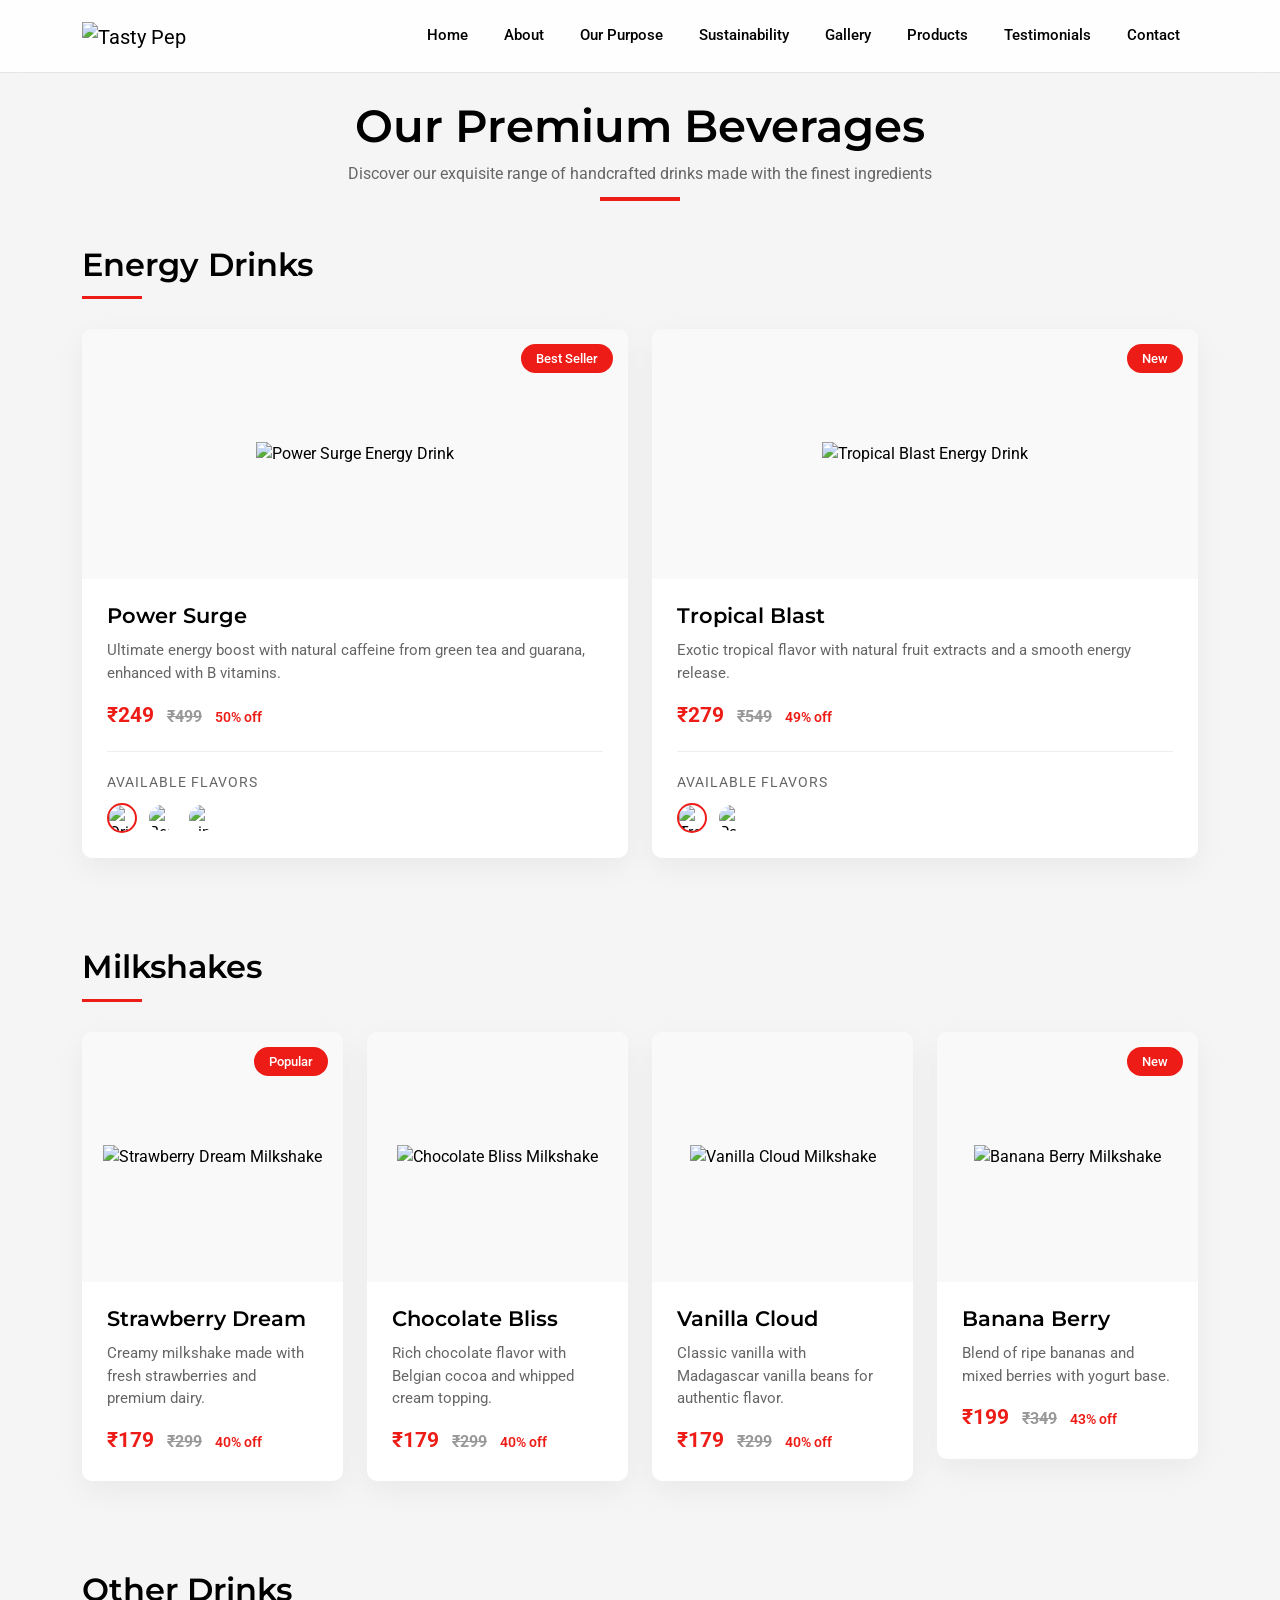
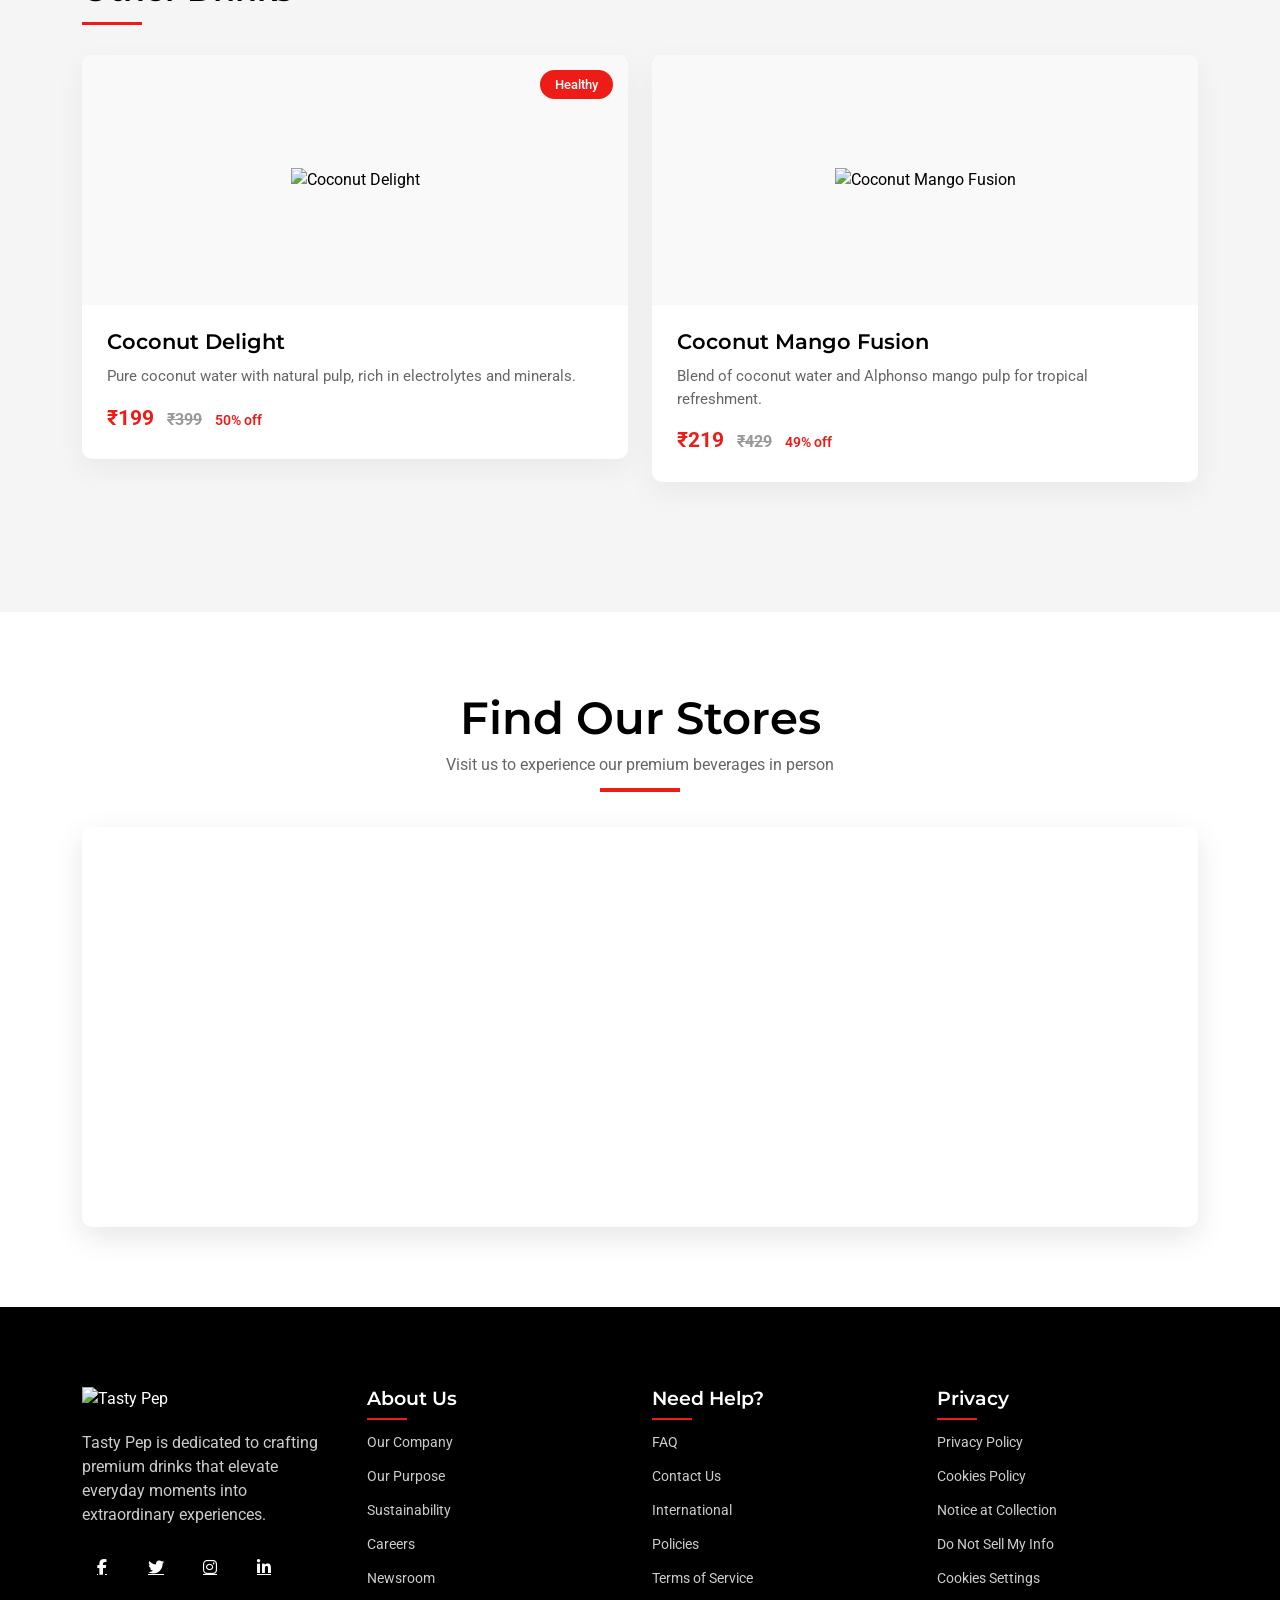
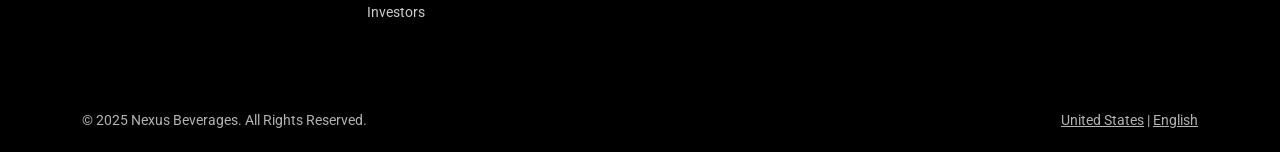
==== products.html @ 87893d23 "Add files via upload" ====
<!DOCTYPE html>
<html lang="en">
<head>
    <meta charset="UTF-8">
    <meta name="viewport" content="width=device-width, initial-scale=1.0">
    <title>Our Products - Nexus Beverages</title>
    
    <!-- Bootstrap CSS -->
    <link href="https://cdn.jsdelivr.net/npm/bootstrap@5.3.0/dist/css/bootstrap.min.css" rel="stylesheet">
    
    <!-- Font Awesome -->
    <link rel="stylesheet" href="https://cdnjs.cloudflare.com/ajax/libs/font-awesome/6.4.0/css/all.min.css">
    
    <!-- Animate on Scroll -->
    <link href="https://unpkg.com/aos@2.3.1/dist/aos.css" rel="stylesheet">
    
    <!-- Google Fonts -->
    <link href="https://fonts.googleapis.com/css2?family=Roboto:wght@300;400;500;700&family=Montserrat:wght@400;600;700&display=swap" rel="stylesheet">
    
    <style>
        :root {
            --primary: #000000;
            --secondary: #ed1c16;
            --accent: #ffffff;
            --light: #f5f5f5;
            --dark: #000000;
        }
        
        body {
            font-family: 'Roboto', sans-serif;
            overflow-x: hidden;
            color: var(--primary);
            background-color: white;
        }
        
        h1, h2, h3, h4, h5, h6 {
            font-family: 'Montserrat', sans-serif;
            font-weight: 600;
        }
        
        /* Navbar Styles */
        .navbar {
            background-color: rgba(255, 255, 255, 0.9) !important;
            backdrop-filter: blur(10px);
            padding: 15px 0;
            transition: all 0.3s ease;
            border-bottom: 1px solid rgba(0, 0, 0, 0.1);
        }
        
        .navbar.scrolled {
            background-color: rgba(255, 255, 255, 0.98) !important;
            padding: 10px 0;
            box-shadow: 0 5px 20px rgba(0, 0, 0, 0.1);
        }
        
        .navbar-brand img {
            height: 40px;
            transition: all 0.3s ease;
        }
        
        .navbar.scrolled .navbar-brand img {
            height: 35px;
        }
        
        .nav-link {
            color: var(--primary) !important;
            font-weight: 500;
            margin: 0 10px;
            position: relative;
            transition: all 0.3s ease;
            font-size: 0.95rem;
        }
        
        .nav-link:after {
            content: '';
            position: absolute;
            width: 0;
            height: 2px;
            background: var(--secondary);
            bottom: 0;
            left: 0;
            transition: all 0.3s ease;
        }
        
        .nav-link:hover:after {
            width: 100%;
        }
        
        .navbar-toggler {
            border: none;
            color: var(--primary);
        }
        
        .navbar-toggler:focus {
            box-shadow: none;
        }
        
        /* Products Section */
        .products-section {
            padding: 100px 0;
            background-color: var(--light);
        }
        
        .section-title {
            position: relative;
            margin-bottom: 50px;
            text-align: center;
        }
        
        .section-title h2 {
            font-size: 2.8rem;
            font-weight: 600;
            color: var(--primary);
        }
        
        .section-title p {
            color: #666;
            max-width: 700px;
            margin: 0 auto;
        }
        
        .section-title:after {
            content: '';
            position: absolute;
            bottom: -15px;
            left: 50%;
            transform: translateX(-50%);
            width: 80px;
            height: 4px;
            background: var(--secondary);
        }
        
        .category-title {
            font-size: 2rem;
            margin: 60px 0 30px;
            color: var(--primary);
            position: relative;
            padding-bottom: 15px;
        }
        
        .category-title:after {
            content: '';
            position: absolute;
            bottom: 0;
            left: 0;
            width: 60px;
            height: 3px;
            background: var(--secondary);
        }
        
        .product-card {
            border-radius: 10px;
            overflow: hidden;
            box-shadow: 0 10px 30px rgba(0, 0, 0, 0.05);
            transition: all 0.3s ease;
            margin-bottom: 30px;
            background: white;
        }
        
        .product-card:hover {
            transform: translateY(-10px);
            box-shadow: 0 15px 40px rgba(0, 0, 0, 0.1);
        }
        
        .product-image {
            height: 250px;
            display: flex;
            align-items: center;
            justify-content: center;
            background: #f9f9f9;
            padding: 20px;
            position: relative;
            overflow: hidden;
        }
        
        .product-image img {
            max-width: 100%;
            max-height: 100%;
            object-fit: contain;
            transition: transform 0.5s ease;
        }
        
        .product-card:hover .product-image img {
            transform: scale(1.05);
        }
        
        .product-badge {
            position: absolute;
            top: 15px;
            right: 15px;
            background: var(--secondary);
            color: white;
            padding: 5px 15px;
            border-radius: 20px;
            font-size: 0.8rem;
            font-weight: 500;
        }
        
        .product-info {
            padding: 25px;
        }
        
        .product-name {
            font-size: 1.3rem;
            margin-bottom: 10px;
            color: var(--primary);
        }
        
        .product-description {
            color: #666;
            margin-bottom: 15px;
            font-size: 0.95rem;
        }
        
        .product-price {
            font-size: 1.3rem;
            font-weight: 700;
            color: var(--secondary);
        }
        
        .original-price {
            text-decoration: line-through;
            color: #999;
            font-size: 1rem;
            margin-left: 8px;
        }
        
        .discount {
            color: var(--secondary);
            font-weight: 600;
            margin-left: 8px;
            font-size: 0.9rem;
        }
        
        .flavors-section {
            margin-top: 20px;
            padding-top: 20px;
            border-top: 1px solid #eee;
        }
        
        .flavors-title {
            font-size: 0.9rem;
            text-transform: uppercase;
            letter-spacing: 1px;
            color: #666;
            margin-bottom: 10px;
        }
        
        .flavor-options {
            display: flex;
            gap: 10px;
        }
        
        .flavor-option {
            width: 30px;
            height: 30px;
            border-radius: 50%;
            overflow: hidden;
            cursor: pointer;
            border: 2px solid transparent;
            transition: all 0.3s ease;
        }
        
        .flavor-option:hover {
            transform: scale(1.1);
        }
        
        .flavor-option.active {
            border-color: var(--secondary);
        }
        
        .flavor-option img {
            width: 100%;
            height: 100%;
            object-fit: cover;
        }
        
        /* Map Section */
        .map-section {
            padding: 80px 0;
            background-color: white;
        }
        
        .map-container {
            height: 400px;
            border-radius: 10px;
            overflow: hidden;
            box-shadow: 0 10px 30px rgba(0, 0, 0, 0.1);
        }
        
        .map-container iframe {
            width: 100%;
            height: 100%;
            border: none;
        }
        
        /* Footer */
        .footer {
            background-color: var(--dark);
            color: white;
            padding: 80px 0 0;
        }
        
        .footer-logo img {
            height: 50px;
            margin-bottom: 20px;
        }
        
        .footer-about p {
            opacity: 0.8;
            margin-bottom: 20px;
        }
        
        .social-icons a {
            display: inline-flex;
            align-items: center;
            justify-content: center;
            width: 40px;
            height: 40px;
            background-color: rgb(0, 0, 0);
            border-radius: 50%;
            margin-right: 10px;
            color: white;
            transition: all 0.3s ease;
        }
        
        .social-icons a:hover {
            background-color: var(--secondary);
            color: white;
            transform: translateY(-3px);
        }
        
        .footer-links h4 {
            font-size: 1.2rem;
            font-weight: 600;
            margin-bottom: 20px;
            position: relative;
        }
        
        .footer-links h4:after {
            content: '';
            position: absolute;
            bottom: -10px;
            left: 0;
            width: 40px;
            height: 2px;
            background: var(--secondary);
        }
        
        .footer-links ul {
            list-style: none;
            padding: 0;
        }
        
        .footer-links li {
            margin-bottom: 10px;
        }
        
        .footer-links a {
            color: rgba(255, 255, 255, 0.8);
            text-decoration: none;
            transition: all 0.3s ease;
            font-size: 0.9rem;
        }
        
        .footer-links a:hover {
            color: var(--secondary);
            padding-left: 5px;
        }
        
        .footer-bottom {
            background-color: rgb(0, 0, 0);
            padding: 20px 0;
            margin-top: 50px;
        }
        
        .footer-bottom p {
            margin-bottom: 0;
            opacity: 0.7;
            font-size: 0.9rem;
        }
        
        /* Responsive Styles */
        @media (max-width: 992px) {
            .section-title h2 {
                font-size: 2.5rem;
            }
        }
        
        @media (max-width: 768px) {
            .section-title h2 {
                font-size: 2.2rem;
            }
            
            .category-title {
                font-size: 1.8rem;
            }
        }
        
        @media (max-width: 576px) {
            .section-title h2 {
                font-size: 1.8rem;
            }
        }
    </style>
</head>
<body>
    <!-- Navbar -->
    <nav class="navbar navbar-expand-lg fixed-top">
        <div class="container">
            <a class="navbar-brand" href="indexx.html">
                <img src="https://via.placeholder.com/150x50?text=NEXUS" alt="Tasty Pep">
            </a>
            <button class="navbar-toggler" type="button" data-bs-toggle="collapse" data-bs-target="#navbarNav" aria-controls="navbarNav" aria-expanded="false" aria-label="Toggle navigation">
                <i class="fas fa-bars"></i>
            </button>
            <div class="collapse navbar-collapse" id="navbarNav">
                <ul class="navbar-nav ms-auto">
                    <li class="nav-item">
                        <a class="nav-link" href="indexx.html">Home</a>
                    </li>
                    <li class="nav-item">
                        <a class="nav-link" href="indexx.html#about">About</a>
                    </li>
                    <li class="nav-item">
                        <a class="nav-link" href="indexx.html#purpose">Our Purpose</a>
                    </li>
                    <li class="nav-item">
                        <a class="nav-link" href="indexx.html#sustainability">Sustainability</a>
                    </li>
                    <li class="nav-item">
                        <a class="nav-link" href="indexx.html#gallery">Gallery</a>
                    </li>
                    <li class="nav-item">
                        <a class="nav-link active" href="products.html">Products</a>
                    </li>
                    <li class="nav-item">
                        <a class="nav-link" href="indexx.html#testimonials">Testimonials</a>
                    </li>
                    <li class="nav-item">
                        <a class="nav-link" href="indexx.html#contact">Contact</a>
                    </li>
                </ul>
            </div>
        </div>
    </nav>

    <!-- Products Section -->
    <section class="products-section">
        <div class="container">
            <div class="section-title">
                <h2 data-aos="fade-up">Our Premium Beverages</h2>
                <p data-aos="fade-up" data-aos-delay="200">Discover our exquisite range of handcrafted drinks made with the finest ingredients</p>
            </div>
            
            <!-- Energy Drinks Category -->
            <h3 class="category-title" data-aos="fade-up">Energy Drinks</h3>
            <div class="row">
                <div class="col-md-6 col-lg-6" data-aos="fade-up" data-aos-delay="100">
                    <div class="product-card">
                        <div class="product-image">
                            <span class="product-badge">Best Seller</span>
                            <img src="https://www.pngmart.com/files/15/Energy-Drink-PNG-Image.png" alt="Power Surge Energy Drink">
                        </div>
                        <div class="product-info">
                            <h3 class="product-name">Power Surge</h3>
                            <p class="product-description">Ultimate energy boost with natural caffeine from green tea and guarana, enhanced with B vitamins.</p>
                            <div class="product-price">₹249 <span class="original-price">₹499</span> <span class="discount">50% off</span></div>
                            
                            <div class="flavors-section">
                                <div class="flavors-title">Available Flavors</div>
                                <div class="flavor-options">
                                    <div class="flavor-option active">
                                        <img src="https://via.placeholder.com/30/ff0000/ffffff?text=R" alt="Original">
                                    </div>
                                    <div class="flavor-option">
                                        <img src="https://via.placeholder.com/30/0000ff/ffffff?text=B" alt="Berry">
                                    </div>
                                    <div class="flavor-option">
                                        <img src="https://via.placeholder.com/30/00ff00/ffffff?text=L" alt="Lime">
                                    </div>
                                </div>
                            </div>
                        </div>
                    </div>
                </div>
                
                <div class="col-md-6 col-lg-6" data-aos="fade-up" data-aos-delay="200">
                    <div class="product-card">
                        <div class="product-image">
                            <span class="product-badge">New</span>
                            <img src="https://www.pngmart.com/files/15/Energy-Drink-PNG-Pic.png" alt="Tropical Blast Energy Drink">
                        </div>
                        <div class="product-info">
                            <h3 class="product-name">Tropical Blast</h3>
                            <p class="product-description">Exotic tropical flavor with natural fruit extracts and a smooth energy release.</p>
                            <div class="product-price">₹279 <span class="original-price">₹549</span> <span class="discount">49% off</span></div>
                            
                            <div class="flavors-section">
                                <div class="flavors-title">Available Flavors</div>
                                <div class="flavor-options">
                                    <div class="flavor-option active">
                                        <img src="https://via.placeholder.com/30/ff9900/ffffff?text=T" alt="Tropical">
                                    </div>
                                    <div class="flavor-option">
                                        <img src="https://via.placeholder.com/30/ff00ff/ffffff?text=P" alt="Passion">
                                    </div>
                                </div>
                            </div>
                        </div>
                    </div>
                </div>
            </div>
            
            <!-- Milkshakes Category -->
            <h3 class="category-title" data-aos="fade-up">Milkshakes</h3>
            <div class="row">
                <div class="col-md-6 col-lg-3" data-aos="fade-up" data-aos-delay="100">
                    <div class="product-card">
                        <div class="product-image">
                            <span class="product-badge">Popular</span>
                            <img src="https://www.pngmart.com/files/15/Strawberry-Milkshake-PNG-Image.png" alt="Strawberry Dream Milkshake">
                        </div>
                        <div class="product-info">
                            <h3 class="product-name">Strawberry Dream</h3>
                            <p class="product-description">Creamy milkshake made with fresh strawberries and premium dairy.</p>
                            <div class="product-price">₹179 <span class="original-price">₹299</span> <span class="discount">40% off</span></div>
                        </div>
                    </div>
                </div>
                
                <div class="col-md-6 col-lg-3" data-aos="fade-up" data-aos-delay="200">
                    <div class="product-card">
                        <div class="product-image">
                            <img src="https://www.pngmart.com/files/15/Chocolate-Milkshake-PNG-Image.png" alt="Chocolate Bliss Milkshake">
                        </div>
                        <div class="product-info">
                            <h3 class="product-name">Chocolate Bliss</h3>
                            <p class="product-description">Rich chocolate flavor with Belgian cocoa and whipped cream topping.</p>
                            <div class="product-price">₹179 <span class="original-price">₹299</span> <span class="discount">40% off</span></div>
                        </div>
                    </div>
                </div>
                
                <div class="col-md-6 col-lg-3" data-aos="fade-up" data-aos-delay="300">
                    <div class="product-card">
                        <div class="product-image">
                            <img src="https://www.pngmart.com/files/15/Vanilla-Milkshake-PNG-Image.png" alt="Vanilla Cloud Milkshake">
                        </div>
                        <div class="product-info">
                            <h3 class="product-name">Vanilla Cloud</h3>
                            <p class="product-description">Classic vanilla with Madagascar vanilla beans for authentic flavor.</p>
                            <div class="product-price">₹179 <span class="original-price">₹299</span> <span class="discount">40% off</span></div>
                        </div>
                    </div>
                </div>
                
                <div class="col-md-6 col-lg-3" data-aos="fade-up" data-aos-delay="400">
                    <div class="product-card">
                        <div class="product-image">
                            <span class="product-badge">New</span>
                            <img src="https://www.pngmart.com/files/15/Banana-Milkshake-PNG-Image.png" alt="Banana Berry Milkshake">
                        </div>
                        <div class="product-info">
                            <h3 class="product-name">Banana Berry</h3>
                            <p class="product-description">Blend of ripe bananas and mixed berries with yogurt base.</p>
                            <div class="product-price">₹199 <span class="original-price">₹349</span> <span class="discount">43% off</span></div>
                        </div>
                    </div>
                </div>
            </div>
            
            <!-- Other Drinks Category -->
            <h3 class="category-title" data-aos="fade-up">Other Drinks</h3>
            <div class="row">
                <div class="col-md-6" data-aos="fade-up" data-aos-delay="100">
                    <div class="product-card">
                        <div class="product-image">
                            <span class="product-badge">Healthy</span>
                            <img src="https://www.pngmart.com/files/15/Coconut-Juice-Drink-PNG-Transparent-Image.png" alt="Coconut Delight">
                        </div>
                        <div class="product-info">
                            <h3 class="product-name">Coconut Delight</h3>
                            <p class="product-description">Pure coconut water with natural pulp, rich in electrolytes and minerals.</p>
                            <div class="product-price">₹199 <span class="original-price">₹399</span> <span class="discount">50% off</span></div>
                        </div>
                    </div>
                </div>
                
                <div class="col-md-6" data-aos="fade-up" data-aos-delay="200">
                    <div class="product-card">
                        <div class="product-image">
                            <img src="https://www.pngmart.com/files/15/Coconut-Juice-Drink-PNG-File.png" alt="Coconut Mango Fusion">
                        </div>
                        <div class="product-info">
                            <h3 class="product-name">Coconut Mango Fusion</h3>
                            <p class="product-description">Blend of coconut water and Alphonso mango pulp for tropical refreshment.</p>
                            <div class="product-price">₹219 <span class="original-price">₹429</span> <span class="discount">49% off</span></div>
                        </div>
                    </div>
                </div>
            </div>
        </div>
    </section>

    <!-- Map Section -->
    <section class="map-section">
        <div class="container">
            <div class="section-title">
                <h2 data-aos="fade-up">Find Our Stores</h2>
                <p data-aos="fade-up" data-aos-delay="200">Visit us to experience our premium beverages in person</p>
            </div>
            <div class="map-container" data-aos="fade-up" data-aos-delay="300">
                <iframe src="https://www.google.com/maps/embed?pb=!1m18!1m12!1m3!1d3022.215076836441!2d-73.98784492423914!3d40.74844097138957!2m3!1f0!2f0!3f0!3m2!1i1024!2i768!4f13.1!3m3!1m2!1s0x89c259a9b3117469%3A0xd134e199a405a163!2sEmpire%20State%20Building!5e0!3m2!1sen!2sus!4v1689871081741!5m2!1sen!2sus" allowfullscreen="" loading="lazy" referrerpolicy="no-referrer-when-downgrade"></iframe>
            </div>
        </div>
    </section>

    <!-- Footer -->
    <footer class="footer">
        <div class="container">
            <div class="row">
                <div class="col-lg-3 col-md-6 mb-5 mb-lg-0" data-aos="fade-up">
                    <div class="footer-about">
                        <div class="footer-logo">
                            <img src="https://via.placeholder.com/150x50?text=NEXUS" alt="Tasty Pep">
                        </div>
                        <p>Tasty Pep is dedicated to crafting premium drinks that elevate everyday moments into extraordinary experiences.</p>
                        <div class="social-icons">
                            <a href="#"><i class="fab fa-facebook-f"></i></a>
                            <a href="#"><i class="fab fa-twitter"></i></a>
                            <a href="#"><i class="fab fa-instagram"></i></a>
                            <a href="#"><i class="fab fa-linkedin-in"></i></a>
                        </div>
                    </div>
                </div>
                <div class="col-lg-3 col-md-6 mb-5 mb-md-0" data-aos="fade-up" data-aos-delay="100">
                    <div class="footer-links">
                        <h4>About Us</h4>
                        <ul>
                            <li><a href="#">Our Company</a></li>
                            <li><a href="#">Our Purpose</a></li>
                            <li><a href="#">Sustainability</a></li>
                            <li><a href="#">Careers</a></li>
                            <li><a href="#">Newsroom</a></li>
                            <li><a href="#">Investors</a></li>
                        </ul>
                    </div>
                </div>
                <div class="col-lg-3 col-md-6 mb-5 mb-md-0" data-aos="fade-up" data-aos-delay="200">
                    <div class="footer-links">
                        <h4>Need Help?</h4>
                        <ul>
                            <li><a href="#">FAQ</a></li>
                            <li><a href="#">Contact Us</a></li>
                            <li><a href="#">International</a></li>
                            <li><a href="#">Policies</a></li>
                            <li><a href="#">Terms of Service</a></li>
                        </ul>
                    </div>
                </div>
                <div class="col-lg-3 col-md-6" data-aos="fade-up" data-aos-delay="300">
                    <div class="footer-links">
                        <h4>Privacy</h4>
                        <ul>
                            <li><a href="#">Privacy Policy</a></li>
                            <li><a href="#">Cookies Policy</a></li>
                            <li><a href="#">Notice at Collection</a></li>
                            <li><a href="#">Do Not Sell My Info</a></li>
                            <li><a href="#">Cookies Settings</a></li>
                        </ul>
                    </div>
                </div>
            </div>
        </div>
        <div class="footer-bottom">
            <div class="container">
                <div class="row">
                    <div class="col-md-6 text-center text-md-start">
                        <p>&copy; 2025 Nexus Beverages. All Rights Reserved.</p>
                    </div>
                    <div class="col-md-6 text-center text-md-end">
                        <p>
                            <a href="#" class="text-white">United States</a> | 
                            <a href="#" class="text-white">English</a>
                        </p>
                    </div>
                </div>
            </div>
        </div>
    </footer>

    <!-- Bootstrap JS -->
    <script src="https://cdn.jsdelivr.net/npm/bootstrap@5.3.0/dist/js/bootstrap.bundle.min.js"></script>
    
    <!-- Animate on Scroll -->
    <script src="https://unpkg.com/aos@2.3.1/dist/aos.js"></script>
    
    <!-- Custom JS -->
    <script>
        // Initialize AOS
        AOS.init({
            duration: 1000,
            once: true,
            easing: 'ease-in-out'
        });
        
        // Navbar scroll effect
        window.addEventListener('scroll', function() {
            const navbar = document.querySelector('.navbar');
            if (window.scrollY > 50) {
                navbar.classList.add('scrolled');
            } else {
                navbar.classList.remove('scrolled');
            }
        });
        
        // Flavor selection functionality
        document.querySelectorAll('.flavor-option').forEach(option => {
            option.addEventListener('click', function() {
                // Remove active class from siblings
                this.parentElement.querySelectorAll('.flavor-option').forEach(opt => {
                    opt.classList.remove('active');
                });
                
                // Add active class to clicked option
                this.classList.add('active');
                
                // In a real implementation, you would change the main product image here
                // const newImageSrc = this.getAttribute('data-image');
                // const productImage = this.closest('.product-card').querySelector('.product-image img');
                // productImage.src = newImageSrc;
            });
        });
    </script>
</body>
</html>
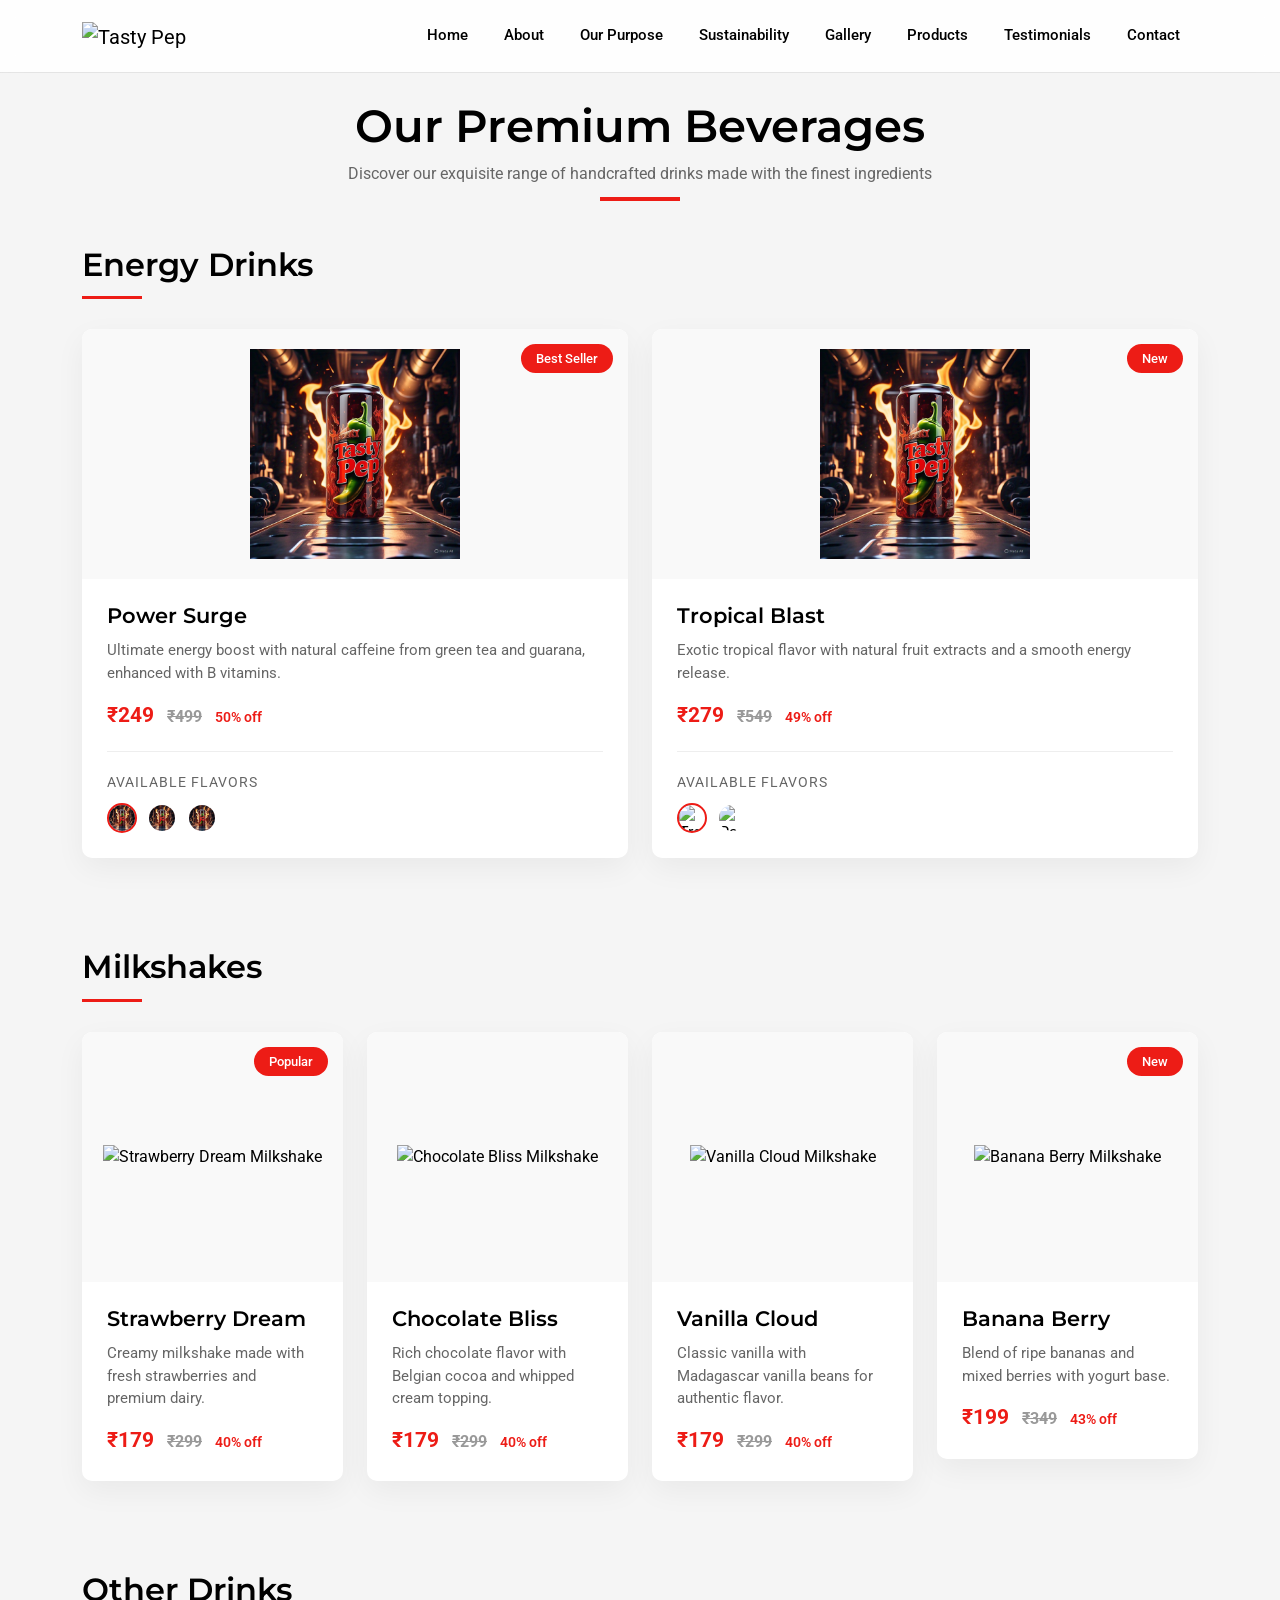
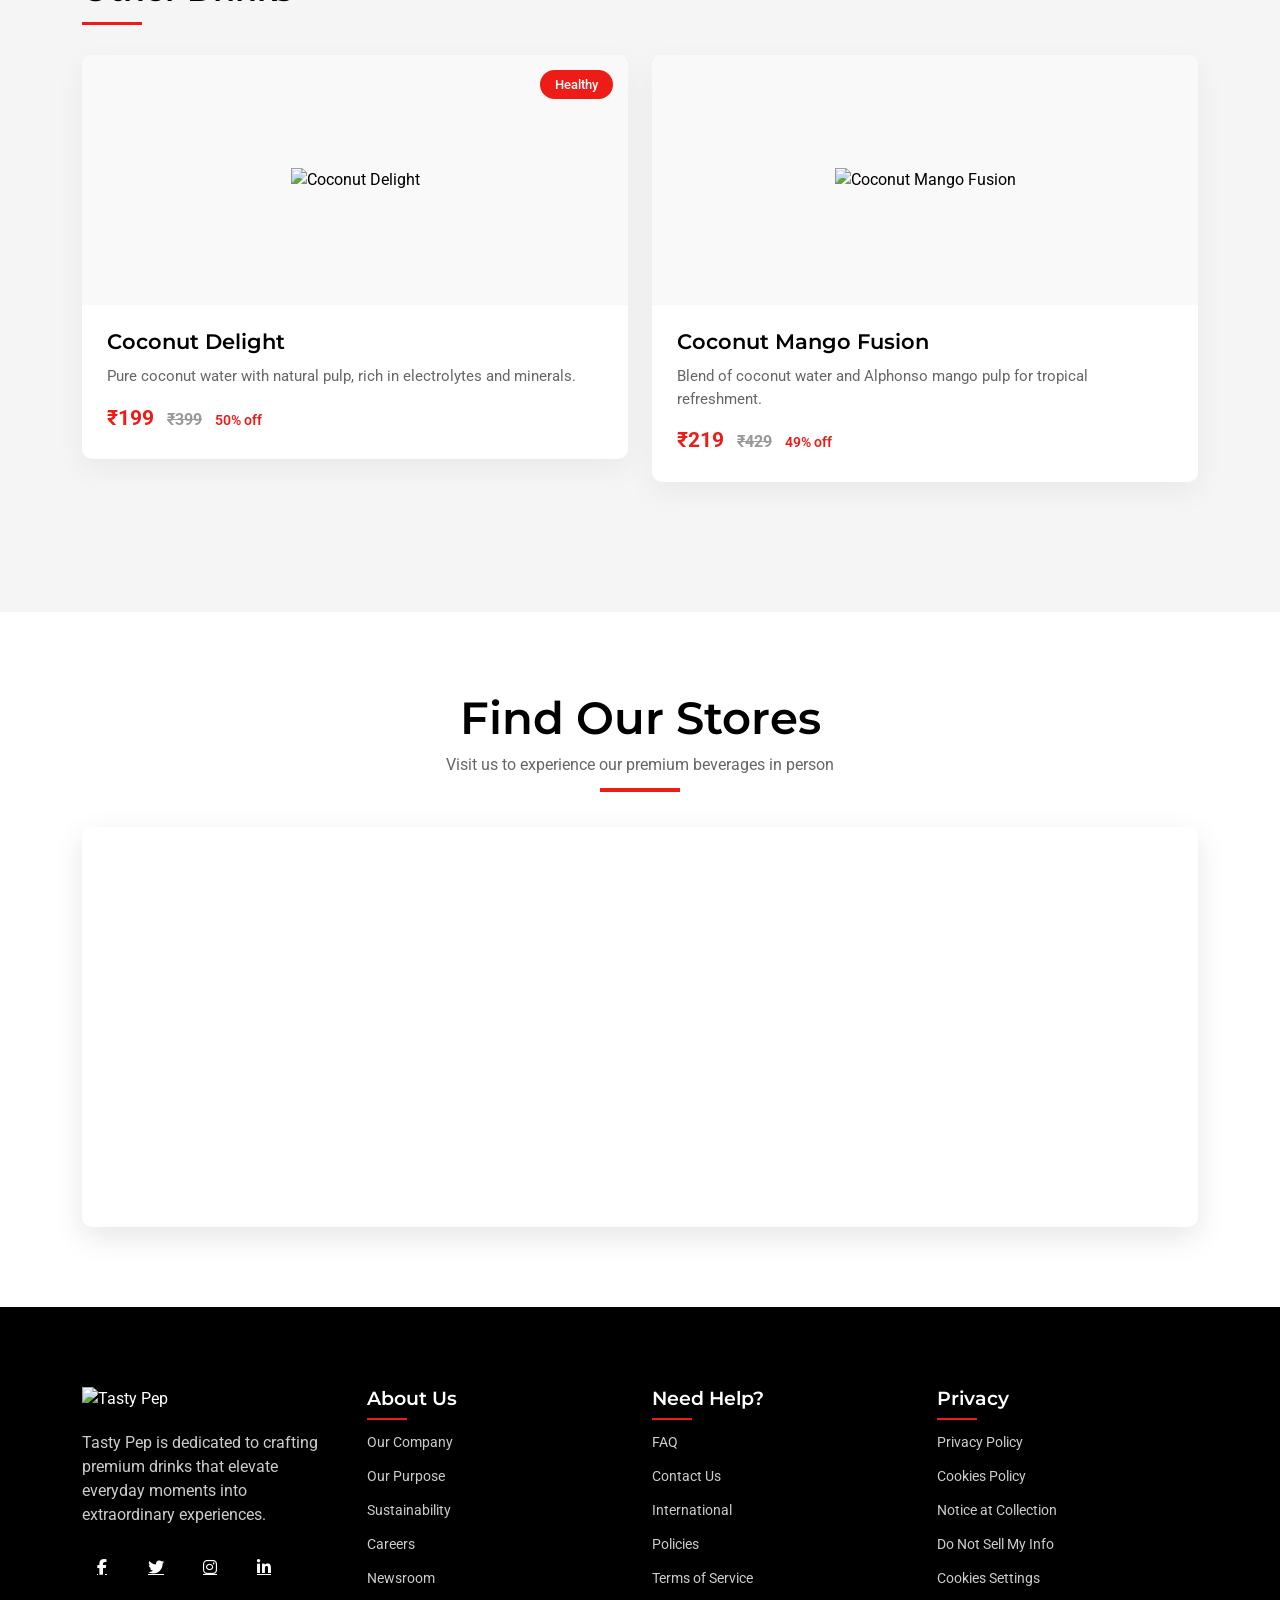
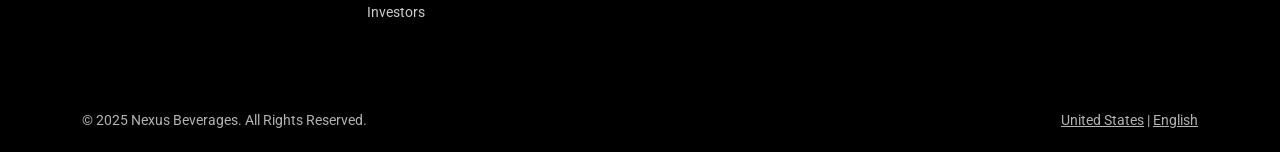
==== commit a64b39cf: "Update products.html" ====
--- a/products.html
+++ b/products.html
@@ -3,7 +3,7 @@
 <head>
     <meta charset="UTF-8">
     <meta name="viewport" content="width=device-width, initial-scale=1.0">
-    <title>Our Products - Nexus Beverages</title>
+    <title>Our Products -Tasty Pep</title>
     
     <!-- Bootstrap CSS -->
     <link href="https://cdn.jsdelivr.net/npm/bootstrap@5.3.0/dist/css/bootstrap.min.css" rel="stylesheet">
@@ -408,7 +408,7 @@
     <!-- Navbar -->
     <nav class="navbar navbar-expand-lg fixed-top">
         <div class="container">
-            <a class="navbar-brand" href="indexx.html">
+            <a class="navbar-brand" href="index.html">
                 <img src="https://via.placeholder.com/150x50?text=NEXUS" alt="Tasty Pep">
             </a>
             <button class="navbar-toggler" type="button" data-bs-toggle="collapse" data-bs-target="#navbarNav" aria-controls="navbarNav" aria-expanded="false" aria-label="Toggle navigation">
@@ -417,28 +417,28 @@
             <div class="collapse navbar-collapse" id="navbarNav">
                 <ul class="navbar-nav ms-auto">
                     <li class="nav-item">
-                        <a class="nav-link" href="indexx.html">Home</a>
+                        <a class="nav-link" href="index.html">Home</a>
                     </li>
                     <li class="nav-item">
-                        <a class="nav-link" href="indexx.html#about">About</a>
+                        <a class="nav-link" href="index.html#about">About</a>
                     </li>
                     <li class="nav-item">
                         <a class="nav-link" href="indexx.html#purpose">Our Purpose</a>
                     </li>
                     <li class="nav-item">
-                        <a class="nav-link" href="indexx.html#sustainability">Sustainability</a>
+                        <a class="nav-link" href="index.html#sustainability">Sustainability</a>
                     </li>
                     <li class="nav-item">
-                        <a class="nav-link" href="indexx.html#gallery">Gallery</a>
+                        <a class="nav-link" href="index.html#gallery">Gallery</a>
                     </li>
                     <li class="nav-item">
                         <a class="nav-link active" href="products.html">Products</a>
                     </li>
                     <li class="nav-item">
-                        <a class="nav-link" href="indexx.html#testimonials">Testimonials</a>
+                        <a class="nav-link" href="index.html#testimonials">Testimonials</a>
                     </li>
                     <li class="nav-item">
-                        <a class="nav-link" href="indexx.html#contact">Contact</a>
+                        <a class="nav-link" href="index.html#contact">Contact</a>
                     </li>
                 </ul>
             </div>
@@ -460,7 +460,7 @@
                     <div class="product-card">
                         <div class="product-image">
                             <span class="product-badge">Best Seller</span>
-                            <img src="https://www.pngmart.com/files/15/Energy-Drink-PNG-Image.png" alt="Power Surge Energy Drink">
+                            <img src="p.jpg" alt="Power Surge Energy Drink">
                         </div>
                         <div class="product-info">
                             <h3 class="product-name">Power Surge</h3>
@@ -471,13 +471,13 @@
                                 <div class="flavors-title">Available Flavors</div>
                                 <div class="flavor-options">
                                     <div class="flavor-option active">
-                                        <img src="https://via.placeholder.com/30/ff0000/ffffff?text=R" alt="Original">
+                                        <img src="p.jpg" alt="Original">
                                     </div>
                                     <div class="flavor-option">
-                                        <img src="https://via.placeholder.com/30/0000ff/ffffff?text=B" alt="Berry">
+                                        <img src="p.jpg" alt="Berry">
                                     </div>
                                     <div class="flavor-option">
-                                        <img src="https://via.placeholder.com/30/00ff00/ffffff?text=L" alt="Lime">
+                                        <img src="p.jpg" alt="Lime">
                                     </div>
                                 </div>
                             </div>
@@ -489,7 +489,7 @@
                     <div class="product-card">
                         <div class="product-image">
                             <span class="product-badge">New</span>
-                            <img src="https://www.pngmart.com/files/15/Energy-Drink-PNG-Pic.png" alt="Tropical Blast Energy Drink">
+                            <img src="p.jpg" alt="Tropical Blast Energy Drink">
                         </div>
                         <div class="product-info">
                             <h3 class="product-name">Tropical Blast</h3>
@@ -734,4 +734,4 @@
         });
     </script>
 </body>
-</html>+</html>
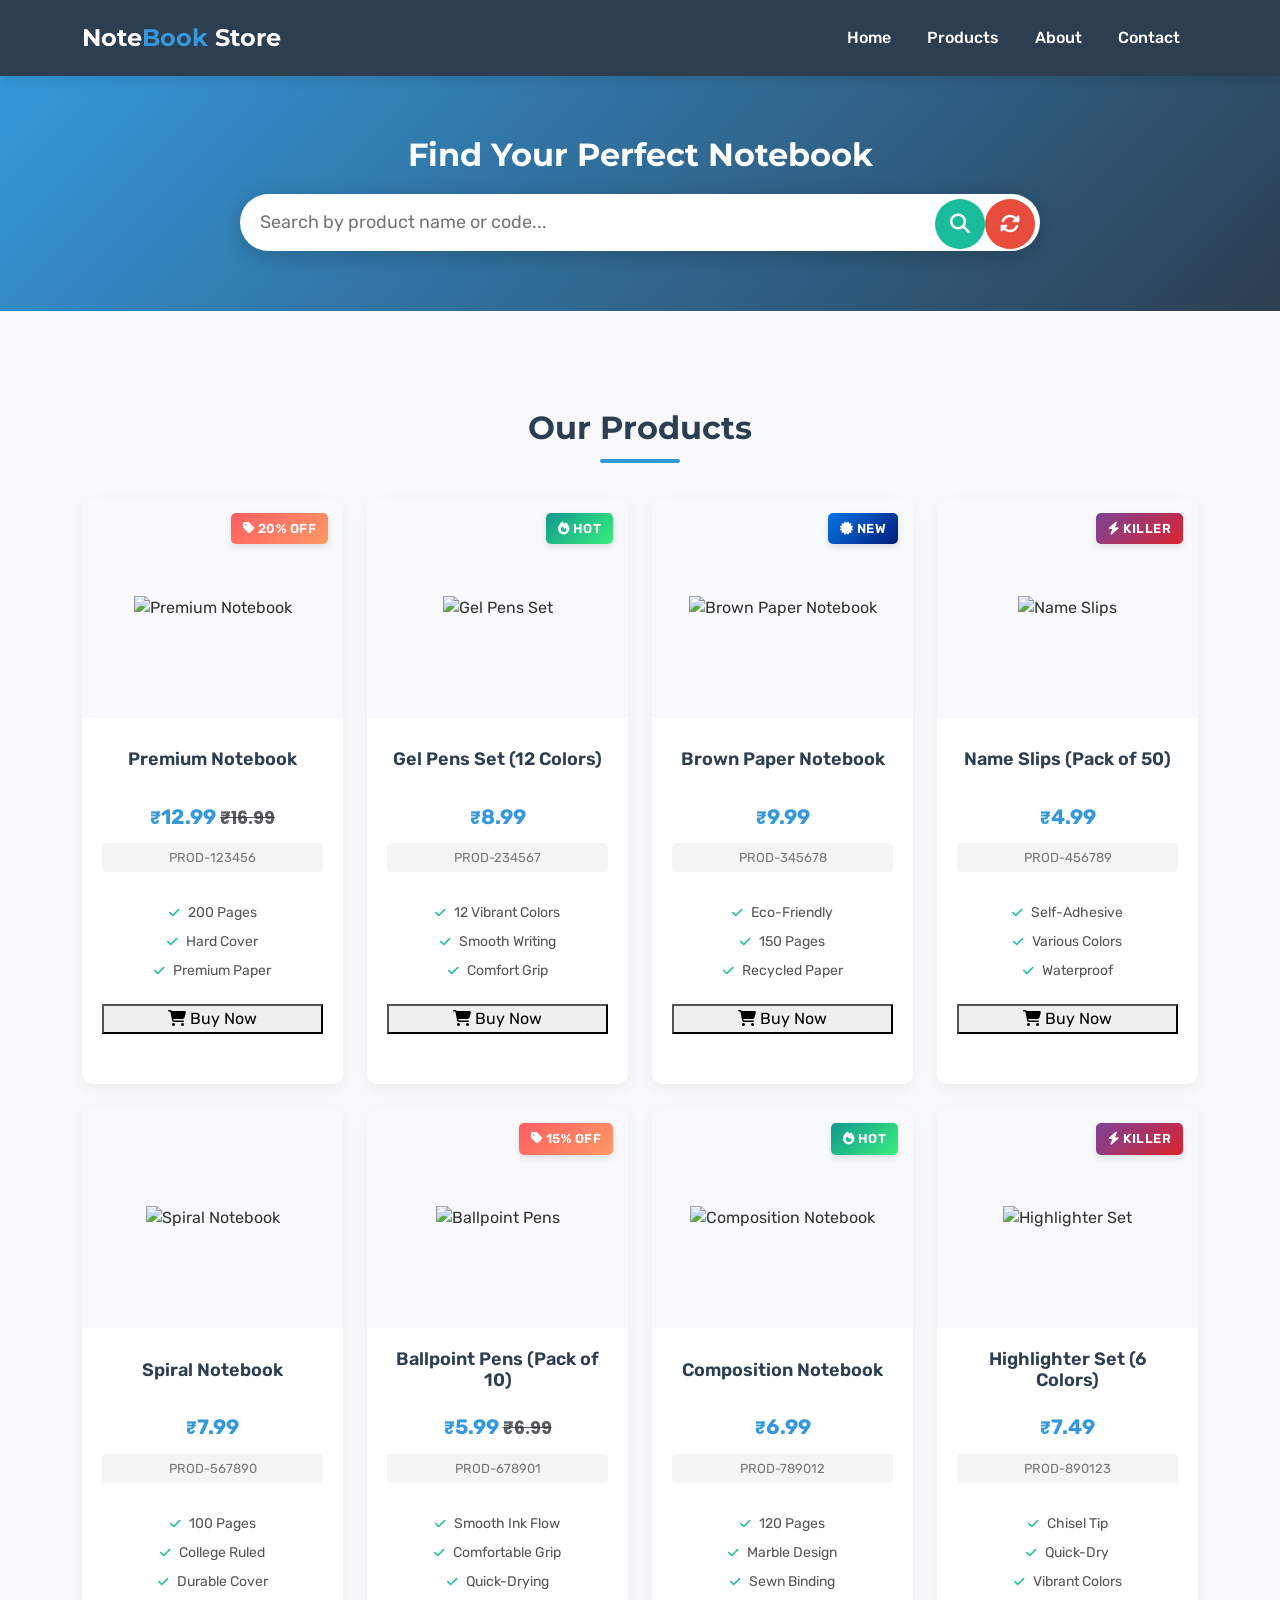
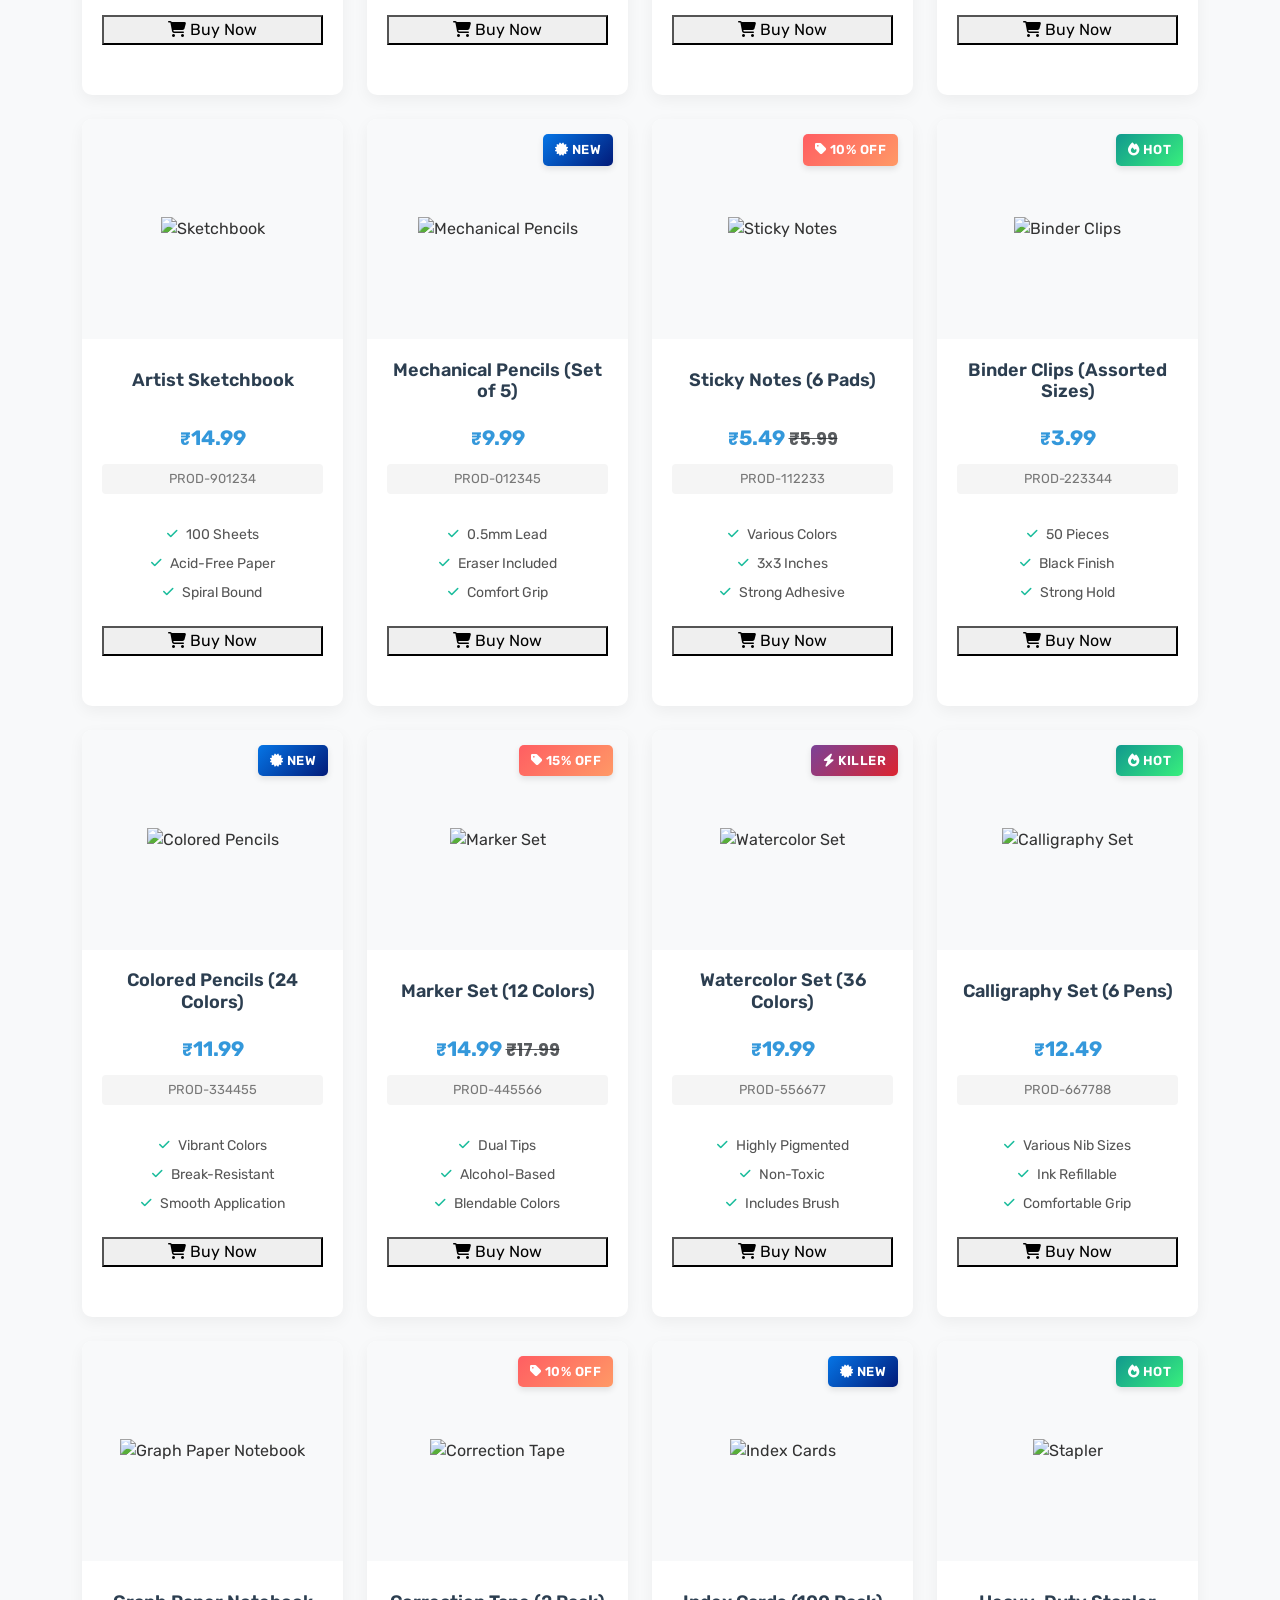
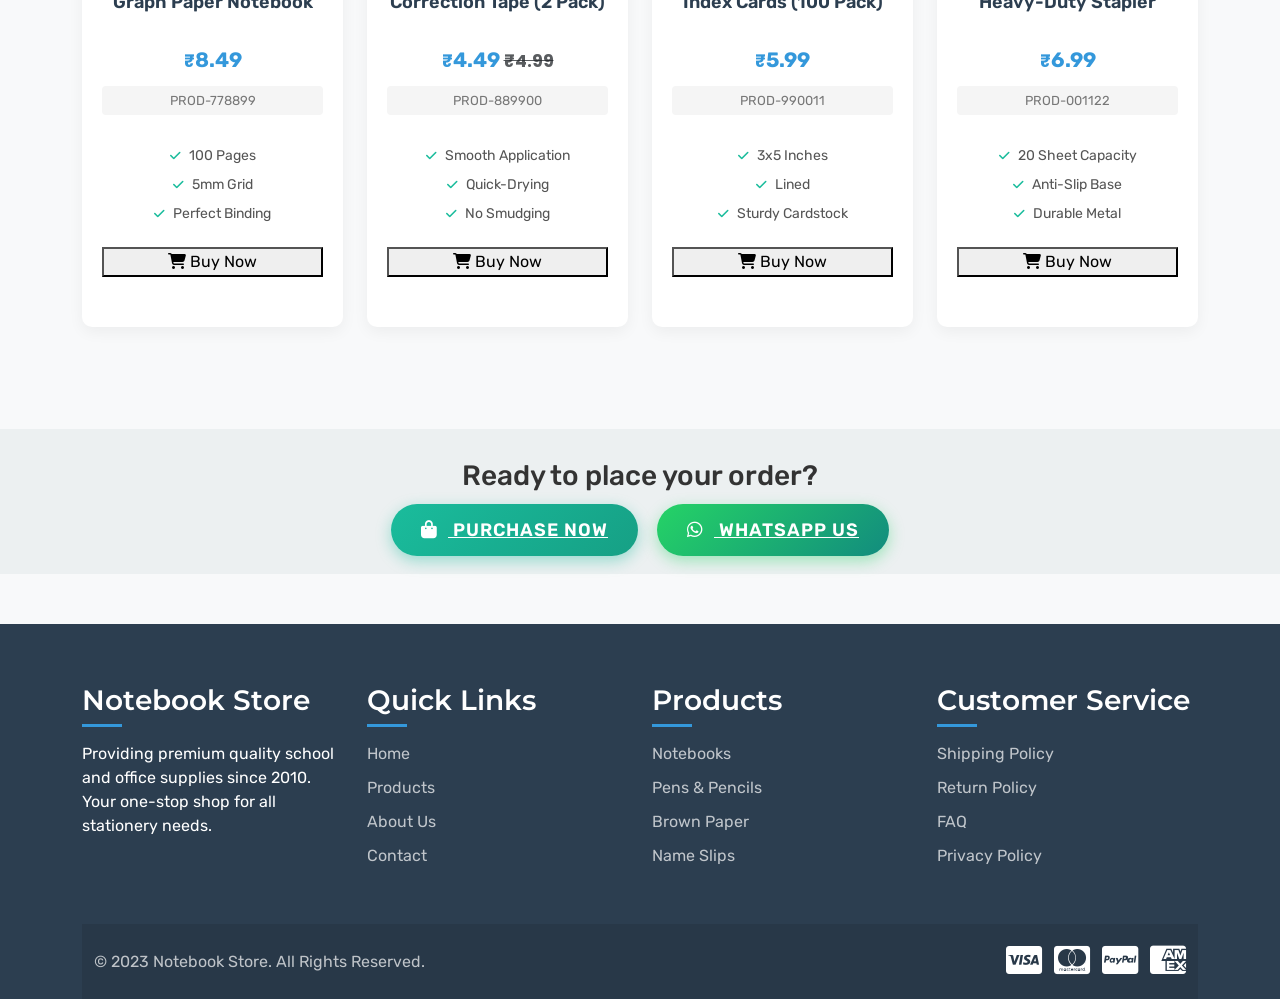
==== commit 523bb5d4: "Add files via upload" ====
--- a/products.html
+++ b/products.html
@@ -3,123 +3,190 @@
 <head>
     <meta charset="UTF-8">
     <meta name="viewport" content="width=device-width, initial-scale=1.0">
-    <title>Our Products -Tasty Pep</title>
-    
+    <meta name="description" content="Browse our premium notebooks, pens, and school supplies. Search by product name or code to find exactly what you need.">
+    <meta name="keywords" content="notebooks, pens, school supplies, stationery, search products">
+    <title>Products | Premium Notebook Store</title>
+    <link rel="icon" href="favicon.ico" type="image/x-icon">
     <!-- Bootstrap CSS -->
     <link href="https://cdn.jsdelivr.net/npm/bootstrap@5.3.0/dist/css/bootstrap.min.css" rel="stylesheet">
-    
     <!-- Font Awesome -->
     <link rel="stylesheet" href="https://cdnjs.cloudflare.com/ajax/libs/font-awesome/6.4.0/css/all.min.css">
-    
-    <!-- Animate on Scroll -->
-    <link href="https://unpkg.com/aos@2.3.1/dist/aos.css" rel="stylesheet">
-    
     <!-- Google Fonts -->
-    <link href="https://fonts.googleapis.com/css2?family=Roboto:wght@300;400;500;700&family=Montserrat:wght@400;600;700&display=swap" rel="stylesheet">
-    
+    <link href="https://fonts.googleapis.com/css2?family=Poppins:wght@300;400;500;600;700&family=Montserrat:wght@400;500;600;700&family=Rubik:wght@400;500;600;700&display=swap" rel="stylesheet">
     <style>
         :root {
-            --primary: #000000;
-            --secondary: #ed1c16;
-            --accent: #ffffff;
-            --light: #f5f5f5;
-            --dark: #000000;
+            --primary-color: #3498db;
+            --secondary-color: #2c3e50;
+            --accent-color: #e74c3c;
+            --light-color: #ecf0f1;
+            --dark-color: #2c3e50;
+            --highlight-color: #1abc9c;
         }
         
         body {
-            font-family: 'Roboto', sans-serif;
+            font-family: 'Rubik', sans-serif;
+            background-color: #f8f9fa;
+            color: #333;
             overflow-x: hidden;
-            color: var(--primary);
-            background-color: white;
-        }
-        
-        h1, h2, h3, h4, h5, h6 {
+        }
+        
+        .navbar {
+            background-color: var(--secondary-color);
+            box-shadow: 0 4px 12px rgba(0, 0, 0, 0.1);
+            padding: 15px 0;
+        }
+        
+        .navbar-brand {
             font-family: 'Montserrat', sans-serif;
-            font-weight: 600;
-        }
-        
-        /* Navbar Styles */
-        .navbar {
-            background-color: rgba(255, 255, 255, 0.9) !important;
-            backdrop-filter: blur(10px);
-            padding: 15px 0;
-            transition: all 0.3s ease;
-            border-bottom: 1px solid rgba(0, 0, 0, 0.1);
-        }
-        
-        .navbar.scrolled {
-            background-color: rgba(255, 255, 255, 0.98) !important;
-            padding: 10px 0;
-            box-shadow: 0 5px 20px rgba(0, 0, 0, 0.1);
-        }
-        
-        .navbar-brand img {
-            height: 40px;
-            transition: all 0.3s ease;
-        }
-        
-        .navbar.scrolled .navbar-brand img {
-            height: 35px;
+            font-weight: 700;
+            font-size: 24px;
+            color: white !important;
+        }
+        
+        .navbar-brand span {
+            color: var(--primary-color);
         }
         
         .nav-link {
-            color: var(--primary) !important;
+            color: white !important;
             font-weight: 500;
             margin: 0 10px;
             position: relative;
-            transition: all 0.3s ease;
-            font-size: 0.95rem;
-        }
-        
-        .nav-link:after {
+        }
+        
+        .nav-link:hover {
+            color: var(--primary-color) !important;
+        }
+        
+        .nav-link::after {
             content: '';
             position: absolute;
             width: 0;
             height: 2px;
-            background: var(--secondary);
             bottom: 0;
             left: 0;
+            background-color: var(--primary-color);
+            transition: width 0.3s ease;
+        }
+        
+        .nav-link:hover::after {
+            width: 100%;
+        }
+        
+        .search-section {
+            background: linear-gradient(135deg, var(--primary-color), var(--secondary-color));
+            color: white;
+            padding: 60px 0;
+            margin-bottom: 50px;
+        }
+        
+        .search-title {
+            font-family: 'Montserrat', sans-serif;
+            font-weight: 700;
+            margin-bottom: 20px;
+        }
+        
+        .search-container {
+            position: relative;
+            max-width: 800px;
+            margin: 0 auto;
+        }
+        
+        .search-box {
+            width: 100%;
+            padding: 15px 100px 15px 20px;
+            border-radius: 50px;
+            border: none;
+            font-size: 18px;
+            box-shadow: 0 5px 20px rgba(0, 0, 0, 0.2);
             transition: all 0.3s ease;
         }
         
-        .nav-link:hover:after {
+        .search-box:focus {
+            outline: none;
+            box-shadow: 0 5px 25px rgba(0, 0, 0, 0.3);
+        }
+        
+        .search-btn {
+            position: absolute;
+            right: 55px;
+            top: 5px;
+            background-color: var(--highlight-color);
+            color: white;
+            border: none;
+            border-radius: 50px;
+            width: 50px;
+            height: 50px;
+            font-size: 20px;
+            transition: all 0.3s ease;
+        }
+        
+        .search-btn:hover {
+            background-color: #16a085;
+            transform: scale(1.05);
+        }
+        
+        .refresh-btn {
+            position: absolute;
+            right: 5px;
+            top: 5px;
+            background-color: var(--accent-color);
+            color: white;
+            border: none;
+            border-radius: 50px;
+            width: 50px;
+            height: 50px;
+            font-size: 20px;
+            transition: all 0.3s ease;
+        }
+        
+        .refresh-btn:hover {
+            background-color: #c0392b;
+            transform: scale(1.05);
+        }
+        
+        .search-suggestions {
+            position: absolute;
             width: 100%;
-        }
-        
-        .navbar-toggler {
-            border: none;
-            color: var(--primary);
-        }
-        
-        .navbar-toggler:focus {
-            box-shadow: none;
-        }
-        
-        /* Products Section */
-        .products-section {
-            padding: 100px 0;
-            background-color: var(--light);
+            background: white;
+            border-radius: 0 0 10px 10px;
+            box-shadow: 0 5px 15px rgba(0,0,0,0.1);
+            z-index: 1000;
+            display: none;
+            max-height: 300px;
+            overflow-y: auto;
+        }
+        
+        .search-suggestions.show {
+            display: block;
+        }
+        
+        .suggestion-item {
+            padding: 10px 20px;
+            cursor: pointer;
+            color: #333;
+            transition: all 0.2s;
+        }
+        
+        .suggestion-item:hover {
+            background-color: #f0f0f0;
+        }
+        
+        .suggestion-highlight {
+            color: var(--primary-color);
+            font-weight: 600;
         }
         
         .section-title {
+            font-family: 'Montserrat', sans-serif;
+            font-weight: 700;
+            color: var(--secondary-color);
             position: relative;
             margin-bottom: 50px;
             text-align: center;
         }
         
-        .section-title h2 {
-            font-size: 2.8rem;
-            font-weight: 600;
-            color: var(--primary);
-        }
-        
-        .section-title p {
-            color: #666;
-            max-width: 700px;
-            margin: 0 auto;
-        }
-        
-        .section-title:after {
+        .section-title::after {
             content: '';
             position: absolute;
             bottom: -15px;
@@ -127,227 +194,185 @@
             transform: translateX(-50%);
             width: 80px;
             height: 4px;
-            background: var(--secondary);
-        }
-        
-        .category-title {
-            font-size: 2rem;
-            margin: 60px 0 30px;
-            color: var(--primary);
-            position: relative;
-            padding-bottom: 15px;
-        }
-        
-        .category-title:after {
-            content: '';
-            position: absolute;
-            bottom: 0;
-            left: 0;
-            width: 60px;
-            height: 3px;
-            background: var(--secondary);
+            background-color: var(--primary-color);
+            border-radius: 2px;
         }
         
         .product-card {
+            background-color: white;
             border-radius: 10px;
             overflow: hidden;
-            box-shadow: 0 10px 30px rgba(0, 0, 0, 0.05);
+            box-shadow: 0 5px 15px rgba(0, 0, 0, 0.05);
             transition: all 0.3s ease;
             margin-bottom: 30px;
-            background: white;
+            position: relative;
+            height: 100%;
+            display: flex;
+            flex-direction: column;
         }
         
         .product-card:hover {
             transform: translateY(-10px);
-            box-shadow: 0 15px 40px rgba(0, 0, 0, 0.1);
-        }
-        
-        .product-image {
-            height: 250px;
+            box-shadow: 0 15px 30px rgba(0, 0, 0, 0.1);
+        }
+        
+        .product-img-container {
+            height: 220px;
             display: flex;
             align-items: center;
             justify-content: center;
-            background: #f9f9f9;
+            background-color: #f8f9fa;
             padding: 20px;
             position: relative;
-            overflow: hidden;
-        }
-        
-        .product-image img {
+        }
+        
+        .product-img {
+            max-height: 100%;
             max-width: 100%;
-            max-height: 100%;
             object-fit: contain;
-            transition: transform 0.5s ease;
-        }
-        
-        .product-card:hover .product-image img {
-            transform: scale(1.05);
         }
         
         .product-badge {
             position: absolute;
             top: 15px;
             right: 15px;
-            background: var(--secondary);
             color: white;
-            padding: 5px 15px;
-            border-radius: 20px;
-            font-size: 0.8rem;
-            font-weight: 500;
-        }
-        
-        .product-info {
-            padding: 25px;
-        }
-        
-        .product-name {
-            font-size: 1.3rem;
+            padding: 6px 12px;
+            border-radius: 5px;
+            font-size: 13px;
+            font-weight: 600;
+            text-transform: uppercase;
+            letter-spacing: 0.5px;
+            box-shadow: 0 3px 6px rgba(0,0,0,0.1);
+        }
+        
+        .badge-offer {
+            background: linear-gradient(135deg, #ff5e62, #ff9966);
+            animation: pulse 2s infinite;
+        }
+        
+        .badge-demand {
+            background: linear-gradient(135deg, #11998e, #38ef7d);
+        }
+        
+        .badge-killer {
+            background: linear-gradient(135deg, #7b4397, #dc2430);
+            animation: pulse 1.5s infinite;
+        }
+        
+        .badge-new {
+            background: linear-gradient(135deg, #0575e6, #021b79);
+        }
+        
+        @keyframes pulse {
+            0% { transform: scale(1); }
+            50% { transform: scale(1.05); }
+            100% { transform: scale(1); }
+        }
+        
+        .product-body {
+            padding: 20px;
+            flex-grow: 1;
+            display: flex;
+            flex-direction: column;
+        }
+        
+        .product-title {
+            font-weight: 600;
+            color: var(--dark-color);
             margin-bottom: 10px;
-            color: var(--primary);
-        }
-        
-        .product-description {
-            color: #666;
-            margin-bottom: 15px;
-            font-size: 0.95rem;
-        }
-        
-        .product-price {
-            font-size: 1.3rem;
-            font-weight: 700;
-            color: var(--secondary);
-        }
-        
-        .original-price {
-            text-decoration: line-through;
-            color: #999;
-            font-size: 1rem;
-            margin-left: 8px;
-        }
-        
-        .discount {
-            color: var(--secondary);
-            font-weight: 600;
-            margin-left: 8px;
-            font-size: 0.9rem;
-        }
-        
-        .flavors-section {
-            margin-top: 20px;
-            padding-top: 20px;
-            border-top: 1px solid #eee;
-        }
-        
-        .flavors-title {
-            font-size: 0.9rem;
-            text-transform: uppercase;
-            letter-spacing: 1px;
-            color: #666;
-            margin-bottom: 10px;
-        }
-        
-        .flavor-options {
+            text-align: center;
+            font-size: 18px;
+            min-height: 44px;
             display: flex;
-            gap: 10px;
-        }
-        
-        .flavor-option {
-            width: 30px;
-            height: 30px;
-            border-radius: 50%;
-            overflow: hidden;
-            cursor: pointer;
-            border: 2px solid transparent;
-            transition: all 0.3s ease;
-        }
-        
-        .flavor-option:hover {
-            transform: scale(1.1);
-        }
-        
-        .flavor-option.active {
-            border-color: var(--secondary);
-        }
-        
-        .flavor-option img {
-            width: 100%;
-            height: 100%;
-            object-fit: cover;
-        }
-        
-        /* Map Section */
-        .map-section {
-            padding: 80px 0;
-            background-color: white;
-        }
-        
-        .map-container {
-            height: 400px;
-            border-radius: 10px;
-            overflow: hidden;
-            box-shadow: 0 10px 30px rgba(0, 0, 0, 0.1);
-        }
-        
-        .map-container iframe {
-            width: 100%;
-            height: 100%;
-            border: none;
-        }
-        
-        /* Footer */
-        .footer {
-            background-color: var(--dark);
-            color: white;
-            padding: 80px 0 0;
-        }
-        
-        .footer-logo img {
-            height: 50px;
-            margin-bottom: 20px;
-        }
-        
-        .footer-about p {
-            opacity: 0.8;
-            margin-bottom: 20px;
-        }
-        
-        .social-icons a {
-            display: inline-flex;
             align-items: center;
             justify-content: center;
-            width: 40px;
-            height: 40px;
-            background-color: rgb(0, 0, 0);
-            border-radius: 50%;
-            margin-right: 10px;
+        }
+        
+        .product-price {
+            color: var(--primary-color);
+            font-weight: 700;
+            font-size: 1.3rem;
+            text-align: center;
+            margin: 10px 0;
+        }
+        
+        .product-price span {
+            font-family: 'Poppins', sans-serif;
+            font-size: 1.1rem;
+        }
+        
+        .product-code {
+            font-size: 13px;
+            color: #777;
+            text-align: center;
+            margin-bottom: 15px;
+            background: #f5f5f5;
+            padding: 5px;
+            border-radius: 4px;
+        }
+        
+        .product-features {
+            list-style: none;
+            padding: 0;
+            margin: 15px 0;
+            text-align: center;
+        }
+        
+        .product-features li {
+            margin-bottom: 8px;
+            font-size: 14px;
+            color: #555;
+            display: flex;
+            align-items: center;
+            justify-content: center;
+        }
+        
+        .product-features i {
+            color: var(--highlight-color);
+            margin-right: 8px;
+            font-size: 12px;
+        }
+        
+        .no-results {
+            text-align: center;
+            padding: 50px;
+            background-color: white;
+            border-radius: 10px;
+            box-shadow: 0 5px 15px rgba(0, 0, 0, 0.05);
+        }
+        
+        .no-results-icon {
+            font-size: 50px;
+            color: var(--accent-color);
+            margin-bottom: 20px;
+        }
+        
+        .footer {
+            background-color: var(--secondary-color);
             color: white;
-            transition: all 0.3s ease;
-        }
-        
-        .social-icons a:hover {
-            background-color: var(--secondary);
-            color: white;
-            transform: translateY(-3px);
-        }
-        
-        .footer-links h4 {
-            font-size: 1.2rem;
+            padding: 60px 0 0;
+            margin-top: 50px;
+        }
+        
+        .footer-title {
+            font-family: 'Montserrat', sans-serif;
             font-weight: 600;
-            margin-bottom: 20px;
+            margin-bottom: 25px;
             position: relative;
         }
         
-        .footer-links h4:after {
+        .footer-title::after {
             content: '';
             position: absolute;
             bottom: -10px;
             left: 0;
             width: 40px;
-            height: 2px;
-            background: var(--secondary);
-        }
-        
-        .footer-links ul {
+            height: 3px;
+            background-color: var(--primary-color);
+        }
+        
+        .footer-links {
             list-style: none;
             padding: 0;
         }
@@ -357,62 +382,119 @@
         }
         
         .footer-links a {
-            color: rgba(255, 255, 255, 0.8);
+            color: rgba(255, 255, 255, 0.7);
             text-decoration: none;
             transition: all 0.3s ease;
-            font-size: 0.9rem;
         }
         
         .footer-links a:hover {
-            color: var(--secondary);
+            color: white;
             padding-left: 5px;
         }
         
         .footer-bottom {
-            background-color: rgb(0, 0, 0);
+            background-color: rgba(0, 0, 0, 0.1);
             padding: 20px 0;
-            margin-top: 50px;
-        }
-        
-        .footer-bottom p {
-            margin-bottom: 0;
-            opacity: 0.7;
-            font-size: 0.9rem;
-        }
-        
-        /* Responsive Styles */
-        @media (max-width: 992px) {
-            .section-title h2 {
-                font-size: 2.5rem;
-            }
-        }
-        
-        @media (max-width: 768px) {
-            .section-title h2 {
-                font-size: 2.2rem;
-            }
-            
-            .category-title {
-                font-size: 1.8rem;
-            }
-        }
-        
-        @media (max-width: 576px) {
-            .section-title h2 {
-                font-size: 1.8rem;
-            }
+            margin-top: 40px;
+        }
+        
+        .copyright {
+            color: rgba(255, 255, 255, 0.7);
+            margin: 0;
+        }
+        
+        .back-to-top {
+            position: fixed;
+            bottom: 30px;
+            right: 30px;
+            width: 50px;
+            height: 50px;
+            background-color: var(--primary-color);
+            color: white;
+            border-radius: 50%;
+            display: flex;
+            align-items: center;
+            justify-content: center;
+            font-size: 20px;
+            box-shadow: 0 5px 15px rgba(0, 0, 0, 0.1);
+            opacity: 0;
+            visibility: hidden;
+            transition: all 0.3s ease;
+            z-index: 999;
+        }
+        
+        .back-to-top.active {
+            opacity: 1;
+            visibility: visible;
+        }
+        
+        .back-to-top:hover {
+            background-color: var(--secondary-color);
+            transform: translateY(-3px);
+        }
+        
+        .purchase-section {
+            background-color: var(--light-color);
+            padding: 30px 0;
+            margin-top: 30px;
+            text-align: center;
+        }
+        
+        .purchase-btn {
+            background: linear-gradient(135deg, var(--highlight-color), #16a085);
+            color: white;
+            border: none;
+            padding: 15px 30px;
+            border-radius: 50px;
+            font-weight: 600;
+            font-size: 18px;
+            text-transform: uppercase;
+            letter-spacing: 1px;
+            transition: all 0.3s ease;
+            box-shadow: 0 5px 15px rgba(26, 188, 156, 0.4);
+        }
+        
+        .purchase-btn:hover {
+            transform: translateY(-5px);
+            box-shadow: 0 10px 25px rgba(26, 188, 156, 0.6);
+        }
+        
+        .purchase-btn i {
+            margin-right: 10px;
+        }
+        
+        .whatsapp-btn {
+            background: linear-gradient(135deg, #25D366, #128C7E);
+            color: white;
+            border: none;
+            padding: 15px 30px;
+            border-radius: 50px;
+            font-weight: 600;
+            font-size: 18px;
+            text-transform: uppercase;
+            letter-spacing: 1px;
+            transition: all 0.3s ease;
+            box-shadow: 0 5px 15px rgba(37, 211, 102, 0.4);
+            margin-left: 15px;
+        }
+        
+        .whatsapp-btn:hover {
+            transform: translateY(-5px);
+            box-shadow: 0 10px 25px rgba(37, 211, 102, 0.6);
+        }
+        
+        .whatsapp-btn i {
+            margin-right: 10px;
         }
     </style>
 </head>
 <body>
     <!-- Navbar -->
-    <nav class="navbar navbar-expand-lg fixed-top">
+    <nav class="navbar navbar-expand-lg navbar-dark sticky-top">
         <div class="container">
-            <a class="navbar-brand" href="index.html">
-                <img src="https://via.placeholder.com/150x50?text=NEXUS" alt="Tasty Pep">
-            </a>
+            <a class="navbar-brand" href="index.html">Note<span>Book</span> Store</a>
             <button class="navbar-toggler" type="button" data-bs-toggle="collapse" data-bs-target="#navbarNav" aria-controls="navbarNav" aria-expanded="false" aria-label="Toggle navigation">
-                <i class="fas fa-bars"></i>
+                <span class="navbar-toggler-icon"></span>
             </button>
             <div class="collapse navbar-collapse" id="navbarNav">
                 <ul class="navbar-nav ms-auto">
@@ -420,22 +502,10 @@
                         <a class="nav-link" href="index.html">Home</a>
                     </li>
                     <li class="nav-item">
-                        <a class="nav-link" href="index.html#about">About</a>
-                    </li>
-                    <li class="nav-item">
-                        <a class="nav-link" href="indexx.html#purpose">Our Purpose</a>
-                    </li>
-                    <li class="nav-item">
-                        <a class="nav-link" href="index.html#sustainability">Sustainability</a>
-                    </li>
-                    <li class="nav-item">
-                        <a class="nav-link" href="index.html#gallery">Gallery</a>
-                    </li>
-                    <li class="nav-item">
                         <a class="nav-link active" href="products.html">Products</a>
                     </li>
                     <li class="nav-item">
-                        <a class="nav-link" href="index.html#testimonials">Testimonials</a>
+                        <a class="nav-link" href="index.html#about">About</a>
                     </li>
                     <li class="nav-item">
                         <a class="nav-link" href="index.html#contact">Contact</a>
@@ -445,174 +515,450 @@
         </div>
     </nav>
 
-    <!-- Products Section -->
-    <section class="products-section">
+    <!-- Search Section -->
+    <section class="search-section">
         <div class="container">
-            <div class="section-title">
-                <h2 data-aos="fade-up">Our Premium Beverages</h2>
-                <p data-aos="fade-up" data-aos-delay="200">Discover our exquisite range of handcrafted drinks made with the finest ingredients</p>
-            </div>
-            
-            <!-- Energy Drinks Category -->
-            <h3 class="category-title" data-aos="fade-up">Energy Drinks</h3>
-            <div class="row">
-                <div class="col-md-6 col-lg-6" data-aos="fade-up" data-aos-delay="100">
-                    <div class="product-card">
-                        <div class="product-image">
-                            <span class="product-badge">Best Seller</span>
-                            <img src="p.jpg" alt="Power Surge Energy Drink">
-                        </div>
-                        <div class="product-info">
-                            <h3 class="product-name">Power Surge</h3>
-                            <p class="product-description">Ultimate energy boost with natural caffeine from green tea and guarana, enhanced with B vitamins.</p>
-                            <div class="product-price">₹249 <span class="original-price">₹499</span> <span class="discount">50% off</span></div>
-                            
-                            <div class="flavors-section">
-                                <div class="flavors-title">Available Flavors</div>
-                                <div class="flavor-options">
-                                    <div class="flavor-option active">
-                                        <img src="p.jpg" alt="Original">
-                                    </div>
-                                    <div class="flavor-option">
-                                        <img src="p.jpg" alt="Berry">
-                                    </div>
-                                    <div class="flavor-option">
-                                        <img src="p.jpg" alt="Lime">
-                                    </div>
-                                </div>
-                            </div>
-                        </div>
-                    </div>
-                </div>
-                
-                <div class="col-md-6 col-lg-6" data-aos="fade-up" data-aos-delay="200">
-                    <div class="product-card">
-                        <div class="product-image">
-                            <span class="product-badge">New</span>
-                            <img src="p.jpg" alt="Tropical Blast Energy Drink">
-                        </div>
-                        <div class="product-info">
-                            <h3 class="product-name">Tropical Blast</h3>
-                            <p class="product-description">Exotic tropical flavor with natural fruit extracts and a smooth energy release.</p>
-                            <div class="product-price">₹279 <span class="original-price">₹549</span> <span class="discount">49% off</span></div>
-                            
-                            <div class="flavors-section">
-                                <div class="flavors-title">Available Flavors</div>
-                                <div class="flavor-options">
-                                    <div class="flavor-option active">
-                                        <img src="https://via.placeholder.com/30/ff9900/ffffff?text=T" alt="Tropical">
-                                    </div>
-                                    <div class="flavor-option">
-                                        <img src="https://via.placeholder.com/30/ff00ff/ffffff?text=P" alt="Passion">
-                                    </div>
-                                </div>
-                            </div>
-                        </div>
-                    </div>
-                </div>
-            </div>
-            
-            <!-- Milkshakes Category -->
-            <h3 class="category-title" data-aos="fade-up">Milkshakes</h3>
-            <div class="row">
-                <div class="col-md-6 col-lg-3" data-aos="fade-up" data-aos-delay="100">
-                    <div class="product-card">
-                        <div class="product-image">
-                            <span class="product-badge">Popular</span>
-                            <img src="https://www.pngmart.com/files/15/Strawberry-Milkshake-PNG-Image.png" alt="Strawberry Dream Milkshake">
-                        </div>
-                        <div class="product-info">
-                            <h3 class="product-name">Strawberry Dream</h3>
-                            <p class="product-description">Creamy milkshake made with fresh strawberries and premium dairy.</p>
-                            <div class="product-price">₹179 <span class="original-price">₹299</span> <span class="discount">40% off</span></div>
-                        </div>
-                    </div>
-                </div>
-                
-                <div class="col-md-6 col-lg-3" data-aos="fade-up" data-aos-delay="200">
-                    <div class="product-card">
-                        <div class="product-image">
-                            <img src="https://www.pngmart.com/files/15/Chocolate-Milkshake-PNG-Image.png" alt="Chocolate Bliss Milkshake">
-                        </div>
-                        <div class="product-info">
-                            <h3 class="product-name">Chocolate Bliss</h3>
-                            <p class="product-description">Rich chocolate flavor with Belgian cocoa and whipped cream topping.</p>
-                            <div class="product-price">₹179 <span class="original-price">₹299</span> <span class="discount">40% off</span></div>
-                        </div>
-                    </div>
-                </div>
-                
-                <div class="col-md-6 col-lg-3" data-aos="fade-up" data-aos-delay="300">
-                    <div class="product-card">
-                        <div class="product-image">
-                            <img src="https://www.pngmart.com/files/15/Vanilla-Milkshake-PNG-Image.png" alt="Vanilla Cloud Milkshake">
-                        </div>
-                        <div class="product-info">
-                            <h3 class="product-name">Vanilla Cloud</h3>
-                            <p class="product-description">Classic vanilla with Madagascar vanilla beans for authentic flavor.</p>
-                            <div class="product-price">₹179 <span class="original-price">₹299</span> <span class="discount">40% off</span></div>
-                        </div>
-                    </div>
-                </div>
-                
-                <div class="col-md-6 col-lg-3" data-aos="fade-up" data-aos-delay="400">
-                    <div class="product-card">
-                        <div class="product-image">
-                            <span class="product-badge">New</span>
-                            <img src="https://www.pngmart.com/files/15/Banana-Milkshake-PNG-Image.png" alt="Banana Berry Milkshake">
-                        </div>
-                        <div class="product-info">
-                            <h3 class="product-name">Banana Berry</h3>
-                            <p class="product-description">Blend of ripe bananas and mixed berries with yogurt base.</p>
-                            <div class="product-price">₹199 <span class="original-price">₹349</span> <span class="discount">43% off</span></div>
-                        </div>
-                    </div>
-                </div>
-            </div>
-            
-            <!-- Other Drinks Category -->
-            <h3 class="category-title" data-aos="fade-up">Other Drinks</h3>
-            <div class="row">
-                <div class="col-md-6" data-aos="fade-up" data-aos-delay="100">
-                    <div class="product-card">
-                        <div class="product-image">
-                            <span class="product-badge">Healthy</span>
-                            <img src="https://www.pngmart.com/files/15/Coconut-Juice-Drink-PNG-Transparent-Image.png" alt="Coconut Delight">
-                        </div>
-                        <div class="product-info">
-                            <h3 class="product-name">Coconut Delight</h3>
-                            <p class="product-description">Pure coconut water with natural pulp, rich in electrolytes and minerals.</p>
-                            <div class="product-price">₹199 <span class="original-price">₹399</span> <span class="discount">50% off</span></div>
-                        </div>
-                    </div>
-                </div>
-                
-                <div class="col-md-6" data-aos="fade-up" data-aos-delay="200">
-                    <div class="product-card">
-                        <div class="product-image">
-                            <img src="https://www.pngmart.com/files/15/Coconut-Juice-Drink-PNG-File.png" alt="Coconut Mango Fusion">
-                        </div>
-                        <div class="product-info">
-                            <h3 class="product-name">Coconut Mango Fusion</h3>
-                            <p class="product-description">Blend of coconut water and Alphonso mango pulp for tropical refreshment.</p>
-                            <div class="product-price">₹219 <span class="original-price">₹429</span> <span class="discount">49% off</span></div>
-                        </div>
-                    </div>
-                </div>
+            <h2 class="search-title text-center">Find Your Perfect Notebook</h2>
+            <div class="search-container">
+                <input type="text" class="search-box" id="searchInput" placeholder="Search by product name or code...">
+                <button class="search-btn" id="searchBtn"><i class="fas fa-search"></i></button>
+                <button class="refresh-btn" id="refreshBtn"><i class="fas fa-sync-alt"></i></button>
+                <div class="search-suggestions" id="searchSuggestions"></div>
             </div>
         </div>
     </section>
 
-    <!-- Map Section -->
-    <section class="map-section">
+    <!-- Products Section -->
+    <section class="py-5">
         <div class="container">
-            <div class="section-title">
-                <h2 data-aos="fade-up">Find Our Stores</h2>
-                <p data-aos="fade-up" data-aos-delay="200">Visit us to experience our premium beverages in person</p>
+            <h2 class="section-title">Our Products</h2>
+            <div class="row" id="productsContainer">
+                <!-- Product 1 -->
+                <div class="col-lg-3 col-md-6 mb-4 product-item" data-code="PROD-123456" data-name="premium notebook" data-tags="notebook premium">
+                    <div class="product-card">
+                        <div class="product-img-container">
+                            <img src="https://images.unsplash.com/photo-1620191957895-4c043d06d6a3?ixlib=rb-4.0.3&ixid=M3wxMjA3fDB8MHxwaG90by1wYWdlfHx8fGVufDB8fHx8fA%3D%3D&auto=format&fit=crop&w=1470&q=80" class="product-img" alt="Premium Notebook">
+                            <div class="product-badge badge-offer"><i class="fas fa-tag"></i> 20% OFF</div>
+                        </div>
+                        <div class="product-body">
+                            <h5 class="product-title">Premium Notebook</h5>
+                            <p class="product-price"><span>₹</span>12.99 <span class="text-decoration-line-through text-muted small">₹16.99</span></p>
+                            <p class="product-code">PROD-123456</p>
+                            <ul class="product-features">
+                                <li><i class="fas fa-check"></i> 200 Pages</li>
+                                <li><i class="fas fa-check"></i> Hard Cover</li>
+                                <li><i class="fas fa-check"></i> Premium Paper</li>
+                            </ul>
+                            <button class="buy-now-btn"><i class="fas fa-shopping-cart"></i> Buy Now</button>
+                        </div>
+                    </div>
+                </div>
+                
+                <!-- Product 2 -->
+                <div class="col-lg-3 col-md-6 mb-4 product-item" data-code="PROD-234567" data-name="gel pens set" data-tags="pens gel colorful">
+                    <div class="product-card">
+                        <div class="product-img-container">
+                            <img src="https://images.unsplash.com/photo-1584917865442-de89df76afd3?ixlib=rb-4.0.3&ixid=M3wxMjA3fDB8MHxwaG90by1wYWdlfHx8fGVufDB8fHx8fA%3D%3D&auto=format&fit=crop&w=735&q=80" class="product-img" alt="Gel Pens Set">
+                            <div class="product-badge badge-demand"><i class="fas fa-fire"></i> HOT</div>
+                        </div>
+                        <div class="product-body">
+                            <h5 class="product-title">Gel Pens Set (12 Colors)</h5>
+                            <p class="product-price"><span>₹</span>8.99</p>
+                            <p class="product-code">PROD-234567</p>
+                            <ul class="product-features">
+                                <li><i class="fas fa-check"></i> 12 Vibrant Colors</li>
+                                <li><i class="fas fa-check"></i> Smooth Writing</li>
+                                <li><i class="fas fa-check"></i> Comfort Grip</li>
+                            </ul>
+                            <button class="buy-now-btn"><i class="fas fa-shopping-cart"></i> Buy Now</button>
+                        </div>
+                    </div>
+                </div>
+                
+                <!-- Product 3 -->
+                <div class="col-lg-3 col-md-6 mb-4 product-item" data-code="PROD-345678" data-name="brown paper notebook" data-tags="notebook brown eco">
+                    <div class="product-card">
+                        <div class="product-img-container">
+                            <img src="https://images.unsplash.com/photo-1518655048521-f130df041f66?ixlib=rb-4.0.3&ixid=M3wxMjA3fDB8MHxwaG90by1wYWdlfHx8fGVufDB8fHx8fA%3D%3D&auto=format&fit=crop&w=1470&q=80" class="product-img" alt="Brown Paper Notebook">
+                            <div class="product-badge badge-new"><i class="fas fa-certificate"></i> NEW</div>
+                        </div>
+                        <div class="product-body">
+                            <h5 class="product-title">Brown Paper Notebook</h5>
+                            <p class="product-price"><span>₹</span>9.99</p>
+                            <p class="product-code">PROD-345678</p>
+                            <ul class="product-features">
+                                <li><i class="fas fa-check"></i> Eco-Friendly</li>
+                                <li><i class="fas fa-check"></i> 150 Pages</li>
+                                <li><i class="fas fa-check"></i> Recycled Paper</li>
+                            </ul>
+                            <button class="buy-now-btn"><i class="fas fa-shopping-cart"></i> Buy Now</button>
+                        </div>
+                    </div>
+                </div>
+                
+                <!-- Product 4 -->
+                <div class="col-lg-3 col-md-6 mb-4 product-item" data-code="PROD-456789" data-name="name slips" data-tags="slips labels name">
+                    <div class="product-card">
+                        <div class="product-img-container">
+                            <img src="https://images.unsplash.com/photo-1455885661740-29cbf08a42fa?ixlib=rb-4.0.3&ixid=M3wxMjA3fDB8MHxwaG90by1wYWdlfHx8fGVufDB8fHx8fA%3D%3D&auto=format&fit=crop&w=687&q=80" class="product-img" alt="Name Slips">
+                            <div class="product-badge badge-killer"><i class="fas fa-bolt"></i> KILLER</div>
+                        </div>
+                        <div class="product-body">
+                            <h5 class="product-title">Name Slips (Pack of 50)</h5>
+                            <p class="product-price"><span>₹</span>4.99</p>
+                            <p class="product-code">PROD-456789</p>
+                            <ul class="product-features">
+                                <li><i class="fas fa-check"></i> Self-Adhesive</li>
+                                <li><i class="fas fa-check"></i> Various Colors</li>
+                                <li><i class="fas fa-check"></i> Waterproof</li>
+                            </ul>
+                            <button class="buy-now-btn"><i class="fas fa-shopping-cart"></i> Buy Now</button>
+                        </div>
+                    </div>
+                </div>
+                
+                <!-- Product 5 -->
+                <div class="col-lg-3 col-md-6 mb-4 product-item" data-code="PROD-567890" data-name="spiral notebook" data-tags="notebook spiral college">
+                    <div class="product-card">
+                        <div class="product-img-container">
+                            <img src="https://images.unsplash.com/photo-1544947950-fa07a98d237f?ixlib=rb-4.0.3&ixid=M3wxMjA3fDB8MHxwaG90by1wYWdlfHx8fGVufDB8fHx8fA%3D%3D&auto=format&fit=crop&w=880&q=80" class="product-img" alt="Spiral Notebook">
+                        </div>
+                        <div class="product-body">
+                            <h5 class="product-title">Spiral Notebook</h5>
+                            <p class="product-price"><span>₹</span>7.99</p>
+                            <p class="product-code">PROD-567890</p>
+                            <ul class="product-features">
+                                <li><i class="fas fa-check"></i> 100 Pages</li>
+                                <li><i class="fas fa-check"></i> College Ruled</li>
+                                <li><i class="fas fa-check"></i> Durable Cover</li>
+                            </ul>
+                            <button class="buy-now-btn"><i class="fas fa-shopping-cart"></i> Buy Now</button>
+                        </div>
+                    </div>
+                </div>
+                
+                <!-- Product 6 -->
+                <div class="col-lg-3 col-md-6 mb-4 product-item" data-code="PROD-678901" data-name="ballpoint pens" data-tags="pens ballpoint black">
+                    <div class="product-card">
+                        <div class="product-img-container">
+                            <img src="https://images.unsplash.com/photo-1512820790803-83ca734da794?ixlib=rb-4.0.3&ixid=M3wxMjA3fDB8MHxwaG90by1wYWdlfHx8fGVufDB8fHx8fA%3D%3D&auto=format&fit=crop&w=898&q=80" class="product-img" alt="Ballpoint Pens">
+                            <div class="product-badge badge-offer"><i class="fas fa-tag"></i> 15% OFF</div>
+                        </div>
+                        <div class="product-body">
+                            <h5 class="product-title">Ballpoint Pens (Pack of 10)</h5>
+                            <p class="product-price"><span>₹</span>5.99 <span class="text-decoration-line-through text-muted small">₹6.99</span></p>
+                            <p class="product-code">PROD-678901</p>
+                            <ul class="product-features">
+                                <li><i class="fas fa-check"></i> Smooth Ink Flow</li>
+                                <li><i class="fas fa-check"></i> Comfortable Grip</li>
+                                <li><i class="fas fa-check"></i> Quick-Drying</li>
+                            </ul>
+                            <button class="buy-now-btn"><i class="fas fa-shopping-cart"></i> Buy Now</button>
+                        </div>
+                    </div>
+                </div>
+                
+                <!-- Product 7 -->
+                <div class="col-lg-3 col-md-6 mb-4 product-item" data-code="PROD-789012" data-name="composition notebook" data-tags="notebook composition school">
+                    <div class="product-card">
+                        <div class="product-img-container">
+                            <img src="https://images.unsplash.com/photo-1585771724684-38269d6639fd?ixlib=rb-4.0.3&ixid=M3wxMjA3fDB8MHxwaG90by1wYWdlfHx8fGVufDB8fHx8fA%3D%3D&auto=format&fit=crop&w=1470&q=80" class="product-img" alt="Composition Notebook">
+                            <div class="product-badge badge-demand"><i class="fas fa-fire"></i> HOT</div>
+                        </div>
+                        <div class="product-body">
+                            <h5 class="product-title">Composition Notebook</h5>
+                            <p class="product-price"><span>₹</span>6.99</p>
+                            <p class="product-code">PROD-789012</p>
+                            <ul class="product-features">
+                                <li><i class="fas fa-check"></i> 120 Pages</li>
+                                <li><i class="fas fa-check"></i> Marble Design</li>
+                                <li><i class="fas fa-check"></i> Sewn Binding</li>
+                            </ul>
+                            <button class="buy-now-btn"><i class="fas fa-shopping-cart"></i> Buy Now</button>
+                        </div>
+                    </div>
+                </div>
+                
+                <!-- Product 8 -->
+                <div class="col-lg-3 col-md-6 mb-4 product-item" data-code="PROD-890123" data-name="highlighter set" data-tags="highlighters markers study">
+                    <div class="product-card">
+                        <div class="product-img-container">
+                            <img src="https://images.unsplash.com/photo-1454165804606-c3d57bc86b40?ixlib=rb-4.0.3&ixid=M3wxMjA3fDB8MHxwaG90by1wYWdlfHx8fGVufDB8fHx8fA%3D%3D&auto=format&fit=crop&w=1470&q=80" class="product-img" alt="Highlighter Set">
+                            <div class="product-badge badge-killer"><i class="fas fa-bolt"></i> KILLER</div>
+                        </div>
+                        <div class="product-body">
+                            <h5 class="product-title">Highlighter Set (6 Colors)</h5>
+                            <p class="product-price"><span>₹</span>7.49</p>
+                            <p class="product-code">PROD-890123</p>
+                            <ul class="product-features">
+                                <li><i class="fas fa-check"></i> Chisel Tip</li>
+                                <li><i class="fas fa-check"></i> Quick-Dry</li>
+                                <li><i class="fas fa-check"></i> Vibrant Colors</li>
+                            </ul>
+                            <button class="buy-now-btn"><i class="fas fa-shopping-cart"></i> Buy Now</button>
+                        </div>
+                    </div>
+                </div>
+                
+                <!-- Product 9 -->
+                <div class="col-lg-3 col-md-6 mb-4 product-item" data-code="PROD-901234" data-name="sketchbook" data-tags="sketchbook art drawing">
+                    <div class="product-card">
+                        <div class="product-img-container">
+                            <img src="https://images.unsplash.com/photo-1517842645767-c639042777db?ixlib=rb-4.0.3&ixid=M3wxMjA3fDB8MHxwaG90by1wYWdlfHx8fGVufDB8fHx8fA%3D%3D&auto=format&fit=crop&w=1470&q=80" class="product-img" alt="Sketchbook">
+                        </div>
+                        <div class="product-body">
+                            <h5 class="product-title">Artist Sketchbook</h5>
+                            <p class="product-price"><span>₹</span>14.99</p>
+                            <p class="product-code">PROD-901234</p>
+                            <ul class="product-features">
+                                <li><i class="fas fa-check"></i> 100 Sheets</li>
+                                <li><i class="fas fa-check"></i> Acid-Free Paper</li>
+                                <li><i class="fas fa-check"></i> Spiral Bound</li>
+                            </ul>
+                            <button class="buy-now-btn"><i class="fas fa-shopping-cart"></i> Buy Now</button>
+                        </div>
+                    </div>
+                </div>
+                
+                <!-- Product 10 -->
+                <div class="col-lg-3 col-md-6 mb-4 product-item" data-code="PROD-012345" data-name="mechanical pencils" data-tags="pencils mechanical drawing">
+                    <div class="product-card">
+                        <div class="product-img-container">
+                            <img src="https://images.unsplash.com/photo-1598936062088-5d2a0f0c8c8b?ixlib=rb-4.0.3&ixid=M3wxMjA3fDB8MHxwaG90by1wYWdlfHx8fGVufDB8fHx8fA%3D%3D&auto=format&fit=crop&w=687&q=80" class="product-img" alt="Mechanical Pencils">
+                            <div class="product-badge badge-new"><i class="fas fa-certificate"></i> NEW</div>
+                        </div>
+                        <div class="product-body">
+                            <h5 class="product-title">Mechanical Pencils (Set of 5)</h5>
+                            <p class="product-price"><span>₹</span>9.99</p>
+                            <p class="product-code">PROD-012345</p>
+                            <ul class="product-features">
+                                <li><i class="fas fa-check"></i> 0.5mm Lead</li>
+                                <li><i class="fas fa-check"></i> Eraser Included</li>
+                                <li><i class="fas fa-check"></i> Comfort Grip</li>
+                            </ul>
+                            <button class="buy-now-btn"><i class="fas fa-shopping-cart"></i> Buy Now</button>
+                        </div>
+                    </div>
+                </div>
+                
+                <!-- Product 11 -->
+                <div class="col-lg-3 col-md-6 mb-4 product-item" data-code="PROD-112233" data-name="sticky notes" data-tags="notes sticky reminders">
+                    <div class="product-card">
+                        <div class="product-img-container">
+                            <img src="https://images.unsplash.com/photo-1600189261867-30e5ffe7b8da?ixlib=rb-4.0.3&ixid=M3wxMjA3fDB8MHxwaG90by1wYWdlfHx8fGVufDB8fHx8fA%3D%3D&auto=format&fit=crop&w=687&q=80" class="product-img" alt="Sticky Notes">
+                            <div class="product-badge badge-offer"><i class="fas fa-tag"></i> 10% OFF</div>
+                        </div>
+                        <div class="product-body">
+                            <h5 class="product-title">Sticky Notes (6 Pads)</h5>
+                            <p class="product-price"><span>₹</span>5.49 <span class="text-decoration-line-through text-muted small">₹5.99</span></p>
+                            <p class="product-code">PROD-112233</p>
+                            <ul class="product-features">
+                                <li><i class="fas fa-check"></i> Various Colors</li>
+                                <li><i class="fas fa-check"></i> 3x3 Inches</li>
+                                <li><i class="fas fa-check"></i> Strong Adhesive</li>
+                            </ul>
+                            <button class="buy-now-btn"><i class="fas fa-shopping-cart"></i> Buy Now</button>
+                        </div>
+                    </div>
+                </div>
+                
+                <!-- Product 12 -->
+                <div class="col-lg-3 col-md-6 mb-4 product-item" data-code="PROD-223344" data-name="binder clips" data-tags="clips office binder">
+                    <div class="product-card">
+                        <div class="product-img-container">
+                            <img src="https://images.unsplash.com/photo-1581291518633-83b4ebd1d83e?ixlib=rb-4.0.3&ixid=M3wxMjA3fDB8MHxwaG90by1wYWdlfHx8fGVufDB8fHx8fA%3D%3D&auto=format&fit=crop&w=1470&q=80" class="product-img" alt="Binder Clips">
+                            <div class="product-badge badge-demand"><i class="fas fa-fire"></i> HOT</div>
+                        </div>
+                        <div class="product-body">
+                            <h5 class="product-title">Binder Clips (Assorted Sizes)</h5>
+                            <p class="product-price"><span>₹</span>3.99</p>
+                            <p class="product-code">PROD-223344</p>
+                            <ul class="product-features">
+                                <li><i class="fas fa-check"></i> 50 Pieces</li>
+                                <li><i class="fas fa-check"></i> Black Finish</li>
+                                <li><i class="fas fa-check"></i> Strong Hold</li>
+                            </ul>
+                            <button class="buy-now-btn"><i class="fas fa-shopping-cart"></i> Buy Now</button>
+                        </div>
+                    </div>
+                </div>
+                
+                <!-- Product 13 -->
+                <div class="col-lg-3 col-md-6 mb-4 product-item" data-code="PROD-334455" data-name="colored pencils" data-tags="pencils colors drawing">
+                    <div class="product-card">
+                        <div class="product-img-container">
+                            <img src="https://images.unsplash.com/photo-1578913099869-2f4b679a7c1d?ixlib=rb-4.0.3&ixid=M3wxMjA3fDB8MHxwaG90by1wYWdlfHx8fGVufDB8fHx8fA%3D%3D&auto=format&fit=crop&w=880&q=80" class="product-img" alt="Colored Pencils">
+                            <div class="product-badge badge-new"><i class="fas fa-certificate"></i> NEW</div>
+                        </div>
+                        <div class="product-body">
+                            <h5 class="product-title">Colored Pencils (24 Colors)</h5>
+                            <p class="product-price"><span>₹</span>11.99</p>
+                            <p class="product-code">PROD-334455</p>
+                            <ul class="product-features">
+                                <li><i class="fas fa-check"></i> Vibrant Colors</li>
+                                <li><i class="fas fa-check"></i> Break-Resistant</li>
+                                <li><i class="fas fa-check"></i> Smooth Application</li>
+                            </ul>
+                            <button class="buy-now-btn"><i class="fas fa-shopping-cart"></i> Buy Now</button>
+                        </div>
+                    </div>
+                </div>
+                
+                <!-- Product 14 -->
+                <div class="col-lg-3 col-md-6 mb-4 product-item" data-code="PROD-445566" data-name="marker set" data-tags="markers colors art">
+                    <div class="product-card">
+                        <div class="product-img-container">
+                            <img src="https://images.unsplash.com/photo-1600189261867-30e5ffe7b8da?ixlib=rb-4.0.3&ixid=M3wxMjA3fDB8MHxwaG90by1wYWdlfHx8fGVufDB8fHx8fA%3D%3D&auto=format&fit=crop&w=687&q=80" class="product-img" alt="Marker Set">
+                            <div class="product-badge badge-offer"><i class="fas fa-tag"></i> 15% OFF</div>
+                        </div>
+                        <div class="product-body">
+                            <h5 class="product-title">Marker Set (12 Colors)</h5>
+                            <p class="product-price"><span>₹</span>14.99 <span class="text-decoration-line-through text-muted small">₹17.99</span></p>
+                            <p class="product-code">PROD-445566</p>
+                            <ul class="product-features">
+                                <li><i class="fas fa-check"></i> Dual Tips</li>
+                                <li><i class="fas fa-check"></i> Alcohol-Based</li>
+                                <li><i class="fas fa-check"></i> Blendable Colors</li>
+                            </ul>
+                            <button class="buy-now-btn"><i class="fas fa-shopping-cart"></i> Buy Now</button>
+                        </div>
+                    </div>
+                </div>
+                
+                <!-- Product 15 -->
+                <div class="col-lg-3 col-md-6 mb-4 product-item" data-code="PROD-556677" data-name="watercolor set" data-tags="watercolor painting art">
+                    <div class="product-card">
+                        <div class="product-img-container">
+                            <img src="https://images.unsplash.com/photo-1579762715118-a6f1d4b934f1?ixlib=rb-4.0.3&ixid=M3wxMjA3fDB8MHxwaG90by1wYWdlfHx8fGVufDB8fHx8fA%3D%3D&auto=format&fit=crop&w=880&q=80" class="product-img" alt="Watercolor Set">
+                            <div class="product-badge badge-killer"><i class="fas fa-bolt"></i> KILLER</div>
+                        </div>
+                        <div class="product-body">
+                            <h5 class="product-title">Watercolor Set (36 Colors)</h5>
+                            <p class="product-price"><span>₹</span>19.99</p>
+                            <p class="product-code">PROD-556677</p>
+                            <ul class="product-features">
+                                <li><i class="fas fa-check"></i> Highly Pigmented</li>
+                                <li><i class="fas fa-check"></i> Non-Toxic</li>
+                                <li><i class="fas fa-check"></i> Includes Brush</li>
+                            </ul>
+                            <button class="buy-now-btn"><i class="fas fa-shopping-cart"></i> Buy Now</button>
+                        </div>
+                    </div>
+                </div>
+                
+                <!-- Product 16 -->
+                <div class="col-lg-3 col-md-6 mb-4 product-item" data-code="PROD-667788" data-name="calligraphy set" data-tags="calligraphy pens writing">
+                    <div class="product-card">
+                        <div class="product-img-container">
+                            <img src="https://images.unsplash.com/photo-1585336261022-680e295ce3fe?ixlib=rb-4.0.3&ixid=M3wxMjA3fDB8MHxwaG90by1wYWdlfHx8fGVufDB8fHx8fA%3D%3D&auto=format&fit=crop&w=1470&q=80" class="product-img" alt="Calligraphy Set">
+                            <div class="product-badge badge-demand"><i class="fas fa-fire"></i> HOT</div>
+                        </div>
+                        <div class="product-body">
+                            <h5 class="product-title">Calligraphy Set (6 Pens)</h5>
+                            <p class="product-price"><span>₹</span>12.49</p>
+                            <p class="product-code">PROD-667788</p>
+                            <ul class="product-features">
+                                <li><i class="fas fa-check"></i> Various Nib Sizes</li>
+                                <li><i class="fas fa-check"></i> Ink Refillable</li>
+                                <li><i class="fas fa-check"></i> Comfortable Grip</li>
+                            </ul>
+                            <button class="buy-now-btn"><i class="fas fa-shopping-cart"></i> Buy Now</button>
+                        </div>
+                    </div>
+                </div>
+                
+                <!-- Product 17 -->
+                <div class="col-lg-3 col-md-6 mb-4 product-item" data-code="PROD-778899" data-name="graph paper notebook" data-tags="notebook graph math">
+                    <div class="product-card">
+                        <div class="product-img-container">
+                            <img src="https://images.unsplash.com/photo-1544717305-2782549b5136?ixlib=rb-4.0.3&ixid=M3wxMjA3fDB8MHxwaG90by1wYWdlfHx8fGVufDB8fHx8fA%3D%3D&auto=format&fit=crop&w=687&q=80" class="product-img" alt="Graph Paper Notebook">
+                        </div>
+                        <div class="product-body">
+                            <h5 class="product-title">Graph Paper Notebook</h5>
+                            <p class="product-price"><span>₹</span>8.49</p>
+                            <p class="product-code">PROD-778899</p>
+                            <ul class="product-features">
+                                <li><i class="fas fa-check"></i> 100 Pages</li>
+                                <li><i class="fas fa-check"></i> 5mm Grid</li>
+                                <li><i class="fas fa-check"></i> Perfect Binding</li>
+                            </ul>
+                            <button class="buy-now-btn"><i class="fas fa-shopping-cart"></i> Buy Now</button>
+                        </div>
+                    </div>
+                </div>
+                
+                <!-- Product 18 -->
+                <div class="col-lg-3 col-md-6 mb-4 product-item" data-code="PROD-889900" data-name="correction tape" data-tags="correction stationery">
+                    <div class="product-card">
+                        <div class="product-img-container">
+                            <img src="https://images.unsplash.com/photo-1585336261022-680e295ce3fe?ixlib=rb-4.0.3&ixid=M3wxMjA3fDB8MHxwaG90by1wYWdlfHx8fGVufDB8fHx8fA%3D%3D&auto=format&fit=crop&w=1470&q=80" class="product-img" alt="Correction Tape">
+                            <div class="product-badge badge-offer"><i class="fas fa-tag"></i> 10% OFF</div>
+                        </div>
+                        <div class="product-body">
+                            <h5 class="product-title">Correction Tape (2 Pack)</h5>
+                            <p class="product-price"><span>₹</span>4.49 <span class="text-decoration-line-through text-muted small">₹4.99</span></p>
+                            <p class="product-code">PROD-889900</p>
+                            <ul class="product-features">
+                                <li><i class="fas fa-check"></i> Smooth Application</li>
+                                <li><i class="fas fa-check"></i> Quick-Drying</li>
+                                <li><i class="fas fa-check"></i> No Smudging</li>
+                            </ul>
+                            <button class="buy-now-btn"><i class="fas fa-shopping-cart"></i> Buy Now</button>
+                        </div>
+                    </div>
+                </div>
+                
+                <!-- Product 19 -->
+                <div class="col-lg-3 col-md-6 mb-4 product-item" data-code="PROD-990011" data-name="index cards" data-tags="cards study notes">
+                    <div class="product-card">
+                        <div class="product-img-container">
+                            <img src="https://images.unsplash.com/photo-1591382696684-38c427c4d291?ixlib=rb-4.0.3&ixid=M3wxMjA3fDB8MHxwaG90by1wYWdlfHx8fGVufDB8fHx8fA%3D%3D&auto=format&fit=crop&w=880&q=80" class="product-img" alt="Index Cards">
+                            <div class="product-badge badge-new"><i class="fas fa-certificate"></i> NEW</div>
+                        </div>
+                        <div class="product-body">
+                            <h5 class="product-title">Index Cards (100 Pack)</h5>
+                            <p class="product-price"><span>₹</span>5.99</p>
+                            <p class="product-code">PROD-990011</p>
+                            <ul class="product-features">
+                                <li><i class="fas fa-check"></i> 3x5 Inches</li>
+                                <li><i class="fas fa-check"></i> Lined</li>
+                                <li><i class="fas fa-check"></i> Sturdy Cardstock</li>
+                            </ul>
+                            <button class="buy-now-btn"><i class="fas fa-shopping-cart"></i> Buy Now</button>
+                        </div>
+                    </div>
+                </div>
+                
+                <!-- Product 20 -->
+                <div class="col-lg-3 col-md-6 mb-4 product-item" data-code="PROD-001122" data-name="stapler" data-tags="stapler office supplies">
+                    <div class="product-card">
+                        <div class="product-img-container">
+                            <img src="https://images.unsplash.com/photo-1585771724684-38269d6639fd?ixlib=rb-4.0.3&ixid=M3wxMjA3fDB8MHxwaG90by1wYWdlfHx8fGVufDB8fHx8fA%3D%3D&auto=format&fit=crop&w=1470&q=80" class="product-img" alt="Stapler">
+                            <div class="product-badge badge-demand"><i class="fas fa-fire"></i> HOT</div>
+                        </div>
+                        <div class="product-body">
+                            <h5 class="product-title">Heavy-Duty Stapler</h5>
+                            <p class="product-price"><span>₹</span>6.99</p>
+                            <p class="product-code">PROD-001122</p>
+                            <ul class="product-features">
+                                <li><i class="fas fa-check"></i> 20 Sheet Capacity</li>
+                                <li><i class="fas fa-check"></i> Anti-Slip Base</li>
+                                <li><i class="fas fa-check"></i> Durable Metal</li>
+                            </ul>
+                            <button class="buy-now-btn"><i class="fas fa-shopping-cart"></i> Buy Now</button>
+                        </div>
+                    </div>
+                </div>
             </div>
-            <div class="map-container" data-aos="fade-up" data-aos-delay="300">
-                <iframe src="https://www.google.com/maps/embed?pb=!1m18!1m12!1m3!1d3022.215076836441!2d-73.98784492423914!3d40.74844097138957!2m3!1f0!2f0!3f0!3m2!1i1024!2i768!4f13.1!3m3!1m2!1s0x89c259a9b3117469%3A0xd134e199a405a163!2sEmpire%20State%20Building!5e0!3m2!1sen!2sus!4v1689871081741!5m2!1sen!2sus" allowfullscreen="" loading="lazy" referrerpolicy="no-referrer-when-downgrade"></iframe>
-            </div>
+        </div>
+    </section>
+
+    <!-- Purchase Section -->
+    <section class="purchase-section">
+        <div class="container">
+            <h3 class="mb-4">Ready to place your order?</h3>
+            <a href="index.html#contact" class="purchase-btn"><i class="fas fa-shopping-bag"></i> Purchase Now</a>
+            <a href="https://wa.me/919876543210?text=Hi%20I'm%20interested%20in%20your%20products" class="whatsapp-btn" target="_blank"><i class="fab fa-whatsapp"></i> WhatsApp Us</a>
         </div>
     </section>
 
@@ -620,118 +966,252 @@
     <footer class="footer">
         <div class="container">
             <div class="row">
-                <div class="col-lg-3 col-md-6 mb-5 mb-lg-0" data-aos="fade-up">
-                    <div class="footer-about">
-                        <div class="footer-logo">
-                            <img src="https://via.placeholder.com/150x50?text=NEXUS" alt="Tasty Pep">
-                        </div>
-                        <p>Tasty Pep is dedicated to crafting premium drinks that elevate everyday moments into extraordinary experiences.</p>
-                        <div class="social-icons">
-                            <a href="#"><i class="fab fa-facebook-f"></i></a>
-                            <a href="#"><i class="fab fa-twitter"></i></a>
-                            <a href="#"><i class="fab fa-instagram"></i></a>
-                            <a href="#"><i class="fab fa-linkedin-in"></i></a>
-                        </div>
-                    </div>
-                </div>
-                <div class="col-lg-3 col-md-6 mb-5 mb-md-0" data-aos="fade-up" data-aos-delay="100">
-                    <div class="footer-links">
-                        <h4>About Us</h4>
-                        <ul>
-                            <li><a href="#">Our Company</a></li>
-                            <li><a href="#">Our Purpose</a></li>
-                            <li><a href="#">Sustainability</a></li>
-                            <li><a href="#">Careers</a></li>
-                            <li><a href="#">Newsroom</a></li>
-                            <li><a href="#">Investors</a></li>
-                        </ul>
-                    </div>
-                </div>
-                <div class="col-lg-3 col-md-6 mb-5 mb-md-0" data-aos="fade-up" data-aos-delay="200">
-                    <div class="footer-links">
-                        <h4>Need Help?</h4>
-                        <ul>
-                            <li><a href="#">FAQ</a></li>
-                            <li><a href="#">Contact Us</a></li>
-                            <li><a href="#">International</a></li>
-                            <li><a href="#">Policies</a></li>
-                            <li><a href="#">Terms of Service</a></li>
-                        </ul>
-                    </div>
-                </div>
-                <div class="col-lg-3 col-md-6" data-aos="fade-up" data-aos-delay="300">
-                    <div class="footer-links">
-                        <h4>Privacy</h4>
-                        <ul>
-                            <li><a href="#">Privacy Policy</a></li>
-                            <li><a href="#">Cookies Policy</a></li>
-                            <li><a href="#">Notice at Collection</a></li>
-                            <li><a href="#">Do Not Sell My Info</a></li>
-                            <li><a href="#">Cookies Settings</a></li>
-                        </ul>
-                    </div>
+                <div class="col-lg-3 col-md-6 mb-4 mb-lg-0">
+                    <h3 class="footer-title">Notebook Store</h3>
+                    <p>Providing premium quality school and office supplies since 2010. Your one-stop shop for all stationery needs.</p>
+                </div>
+                
+                <div class="col-lg-3 col-md-6 mb-4 mb-lg-0">
+                    <h3 class="footer-title">Quick Links</h3>
+                    <ul class="footer-links">
+                        <li><a href="index.html">Home</a></li>
+                        <li><a href="products.html">Products</a></li>
+                        <li><a href="index.html#about">About Us</a></li>
+                        <li><a href="index.html#contact">Contact</a></li>
+                    </ul>
+                </div>
+                
+                <div class="col-lg-3 col-md-6 mb-4 mb-lg-0">
+                    <h3 class="footer-title">Products</h3>
+                    <ul class="footer-links">
+                        <li><a href="#">Notebooks</a></li>
+                        <li><a href="#">Pens & Pencils</a></li>
+                        <li><a href="#">Brown Paper</a></li>
+                        <li><a href="#">Name Slips</a></li>
+                    </ul>
+                </div>
+                
+                <div class="col-lg-3 col-md-6 mb-4 mb-lg-0">
+                    <h3 class="footer-title">Customer Service</h3>
+                    <ul class="footer-links">
+                        <li><a href="#">Shipping Policy</a></li>
+                        <li><a href="#">Return Policy</a></li>
+                        <li><a href="#">FAQ</a></li>
+                        <li><a href="#">Privacy Policy</a></li>
+                    </ul>
                 </div>
             </div>
-        </div>
-        <div class="footer-bottom">
-            <div class="container">
-                <div class="row">
-                    <div class="col-md-6 text-center text-md-start">
-                        <p>&copy; 2025 Nexus Beverages. All Rights Reserved.</p>
-                    </div>
-                    <div class="col-md-6 text-center text-md-end">
-                        <p>
-                            <a href="#" class="text-white">United States</a> | 
-                            <a href="#" class="text-white">English</a>
-                        </p>
+            
+            <div class="footer-bottom">
+                <div class="container">
+                    <div class="row align-items-center">
+                        <div class="col-md-6 text-center text-md-start">
+                            <p class="copyright">© 2023 Notebook Store. All Rights Reserved.</p>
+                        </div>
+                        <div class="col-md-6 text-center text-md-end">
+                            <div class="payment-methods">
+                                <i class="fab fa-cc-visa fa-2x me-2"></i>
+                                <i class="fab fa-cc-mastercard fa-2x me-2"></i>
+                                <i class="fab fa-cc-paypal fa-2x me-2"></i>
+                                <i class="fab fa-cc-amex fa-2x"></i>
+                            </div>
+                        </div>
                     </div>
                 </div>
             </div>
         </div>
     </footer>
 
+    <!-- Back to Top Button -->
+    <a href="#" class="back-to-top"><i class="fas fa-arrow-up"></i></a>
+
     <!-- Bootstrap JS -->
     <script src="https://cdn.jsdelivr.net/npm/bootstrap@5.3.0/dist/js/bootstrap.bundle.min.js"></script>
-    
-    <!-- Animate on Scroll -->
-    <script src="https://unpkg.com/aos@2.3.1/dist/aos.js"></script>
-    
-    <!-- Custom JS -->
+    <!-- jQuery -->
+    <script src="https://code.jquery.com/jquery-3.6.0.min.js"></script>
     <script>
-        // Initialize AOS
-        AOS.init({
-            duration: 1000,
-            once: true,
-            easing: 'ease-in-out'
-        });
-        
-        // Navbar scroll effect
-        window.addEventListener('scroll', function() {
-            const navbar = document.querySelector('.navbar');
-            if (window.scrollY > 50) {
-                navbar.classList.add('scrolled');
+        // Back to Top Button
+        $(window).scroll(function() {
+            if ($(this).scrollTop() > 300) {
+                $('.back-to-top').addClass('active');
             } else {
-                navbar.classList.remove('scrolled');
+                $('.back-to-top').removeClass('active');
             }
         });
         
-        // Flavor selection functionality
-        document.querySelectorAll('.flavor-option').forEach(option => {
-            option.addEventListener('click', function() {
-                // Remove active class from siblings
-                this.parentElement.querySelectorAll('.flavor-option').forEach(opt => {
-                    opt.classList.remove('active');
+        $('.back-to-top').click(function(e) {
+            e.preventDefault();
+            $('html, body').animate({scrollTop: 0}, '300');
+        });
+        
+        // Enhanced Search Functionality with Dynamic Product Handling
+        $(document).ready(function() {
+            // Function to get all products (works with dynamically added products)
+            function getAllProducts() {
+                const products = [];
+                $('.product-item').each(function() {
+                    products.push({
+                        name: $(this).data('name'),
+                        code: $(this).data('code'),
+                        tags: $(this).data('tags'),
+                        element: $(this)
+                    });
                 });
-                
-                // Add active class to clicked option
-                this.classList.add('active');
-                
-                // In a real implementation, you would change the main product image here
-                // const newImageSrc = this.getAttribute('data-image');
-                // const productImage = this.closest('.product-card').querySelector('.product-image img');
-                // productImage.src = newImageSrc;
+                return products;
+            }
+
+            // Search when button is clicked
+            $('#searchBtn').click(function() {
+                performSearch();
+                $('#searchSuggestions').removeClass('show');
+            });
+
+            // Refresh button to show all products
+            $('#refreshBtn').click(function() {
+                $('#searchInput').val('');
+                $('.product-item').show();
+                $('#noResultsMessage').remove();
+                $('#searchSuggestions').removeClass('show');
+            });
+
+            // Search when Enter key is pressed
+            $('#searchInput').keypress(function(e) {
+                if (e.which === 13) {
+                    performSearch();
+                    $('#searchSuggestions').removeClass('show');
+                }
+            });
+
+            // Show suggestions as user types
+            $('#searchInput').on('input', function() {
+                const searchTerm = $(this).val().toLowerCase();
+                if (searchTerm.length > 0) {
+                    showSuggestions(searchTerm);
+                } else {
+                    $('#searchSuggestions').removeClass('show');
+                    // Show all products when search is empty
+                    $('.product-item').show();
+                    $('#noResultsMessage').remove();
+                }
+            });
+
+            function showSuggestions(term) {
+                const products = getAllProducts();
+                const suggestions = [];
+                
+                // Find matching products
+                products.forEach(product => {
+                    if (product.name.includes(term) || 
+                        product.code.toLowerCase().includes(term) ||
+                        product.tags.includes(term)) {
+                        suggestions.push({
+                            text: `${product.name} (${product.code})`,
+                            element: product.element
+                        });
+                    }
+                });
+                
+                const $suggestionsContainer = $('#searchSuggestions');
+                $suggestionsContainer.empty();
+                
+                if (suggestions.length > 0) {
+                    suggestions.forEach(suggestion => {
+                        // Highlight matching text
+                        const displayText = suggestion.text.replace(
+                            new RegExp(term, 'gi'),
+                            match => `<span class="suggestion-highlight">${match}</span>`
+                        );
+                        
+                        $suggestionsContainer.append(
+                            `<div class="suggestion-item">${displayText}</div>`
+                        );
+                    });
+                    
+                    $suggestionsContainer.addClass('show');
+                    
+                    // Handle suggestion click
+                    $('.suggestion-item').click(function() {
+                        const index = $(this).index();
+                        const productElement = suggestions[index].element;
+                        
+                        // Hide all products
+                        $('.product-item').hide();
+                        
+                        // Show the selected product
+                        productElement.show();
+                        
+                        // Update search input
+                        $('#searchInput').val(suggestions[index].text);
+                        
+                        // Hide suggestions
+                        $suggestionsContainer.removeClass('show');
+                        
+                        // Scroll to the product
+                        $('html, body').animate({
+                            scrollTop: productElement.offset().top - 100
+                        }, 500);
+                    });
+                } else {
+                    $suggestionsContainer.removeClass('show');
+                }
+            }
+            
+            function performSearch() {
+                const searchTerm = $('#searchInput').val().toLowerCase();
+                const products = getAllProducts();
+                let foundResults = false;
+                
+                if (searchTerm.length === 0) {
+                    // If search is empty, show all products
+                    $('.product-item').show();
+                    $('#noResultsMessage').remove();
+                    return;
+                }
+                
+                products.forEach(product => {
+                    if (product.name.includes(searchTerm) || 
+                        product.code.toLowerCase().includes(searchTerm) || 
+                        product.tags.includes(searchTerm)) {
+                        product.element.show();
+                        foundResults = true;
+                    } else {
+                        product.element.hide();
+                    }
+                });
+                
+                // Show no results message if no products match
+                if (!foundResults && searchTerm.length > 0) {
+                    if ($('#noResultsMessage').length === 0) {
+                        const noResultsHtml = `
+                            <div class="col-12" id="noResultsMessage">
+                                <div class="no-results">
+                                    <div class="no-results-icon">
+                                        <i class="fas fa-search"></i>
+                                    </div>
+                                    <h3>No Products Found</h3>
+                                    <p>We couldn't find any products matching your search. Try different keywords.</p>
+                                </div>
+                            </div>
+                        `;
+                        $('#productsContainer').append(noResultsHtml);
+                    }
+                } else {
+                    $('#noResultsMessage').remove();
+                }
+            }
+            
+            // Close suggestions when clicking outside
+            $(document).click(function(e) {
+                if (!$(e.target).closest('.search-container').length) {
+                    $('#searchSuggestions').removeClass('show');
+                }
+            });
+            
+            // Buy Now button click handler
+            $(document).on('click', '.buy-now-btn', function() {
+                window.location.href = 'index.html#contact';
             });
         });
     </script>
 </body>
-</html>
+</html>
